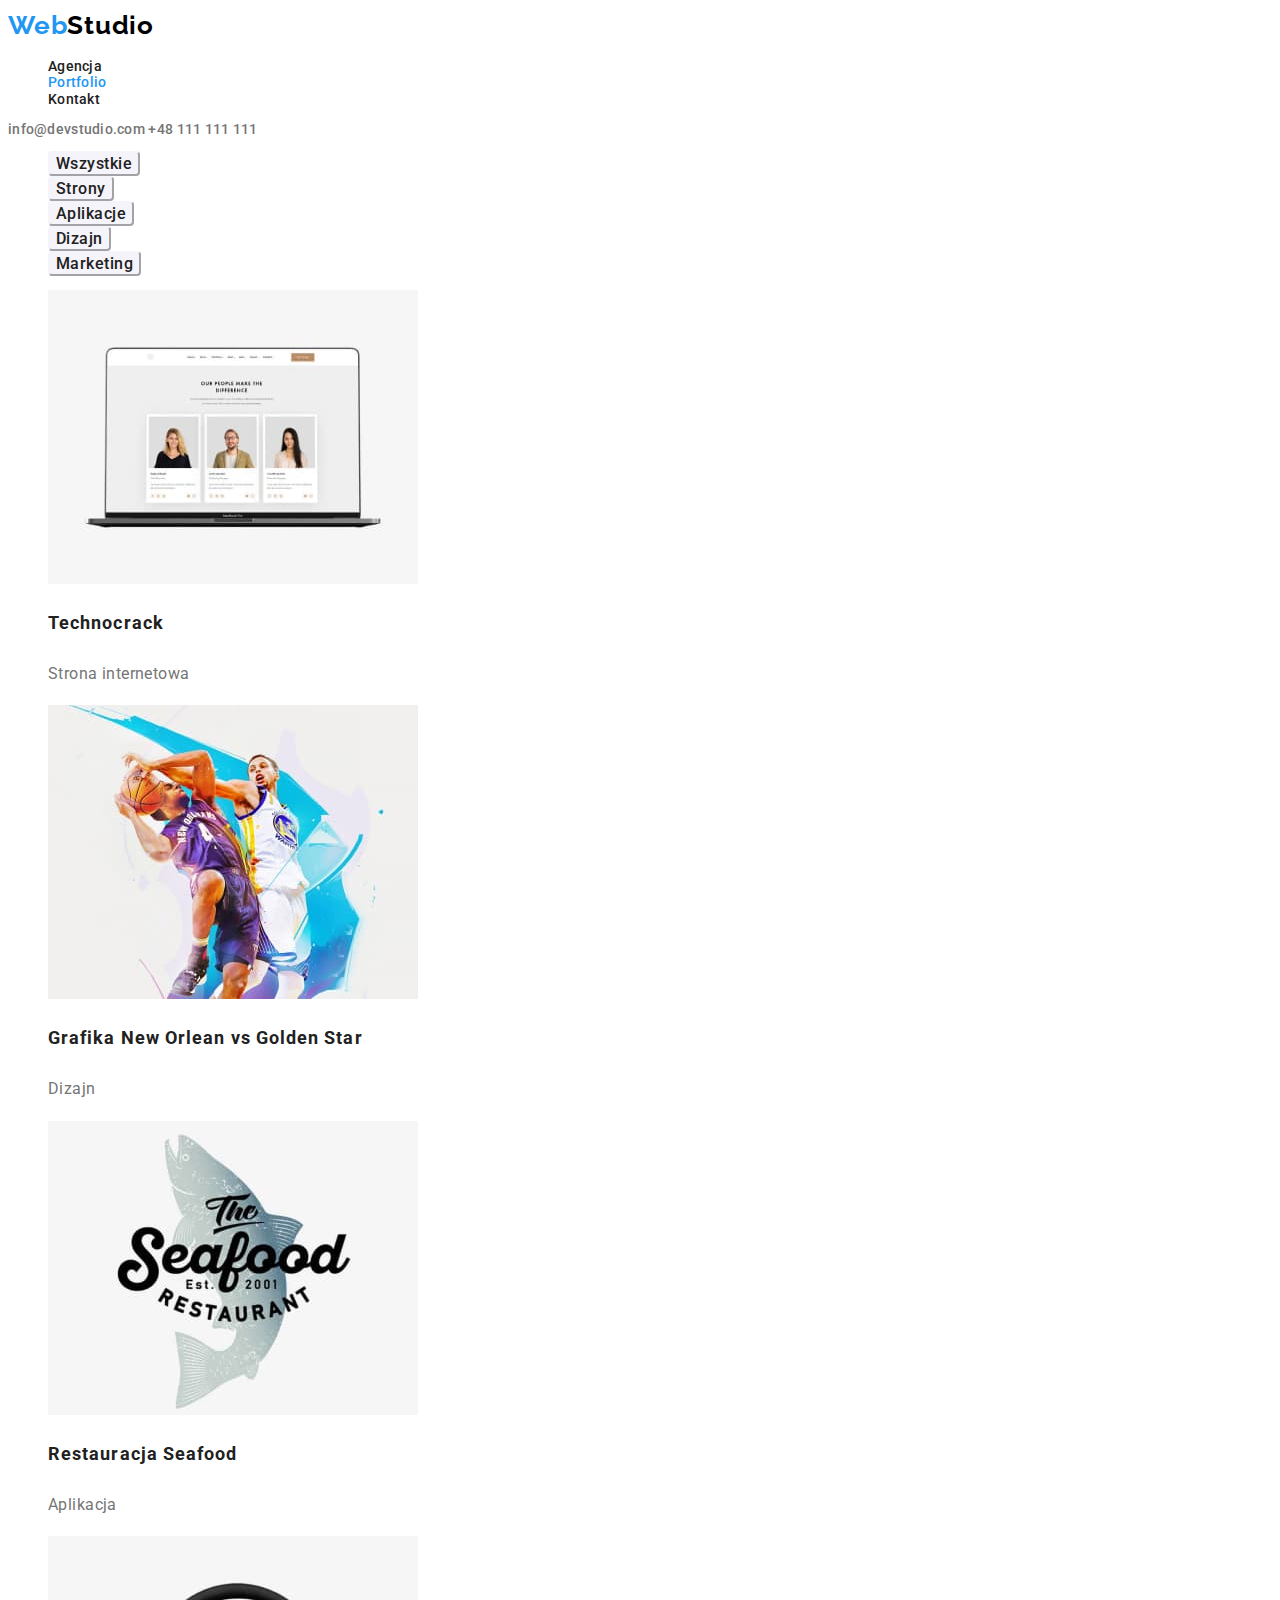
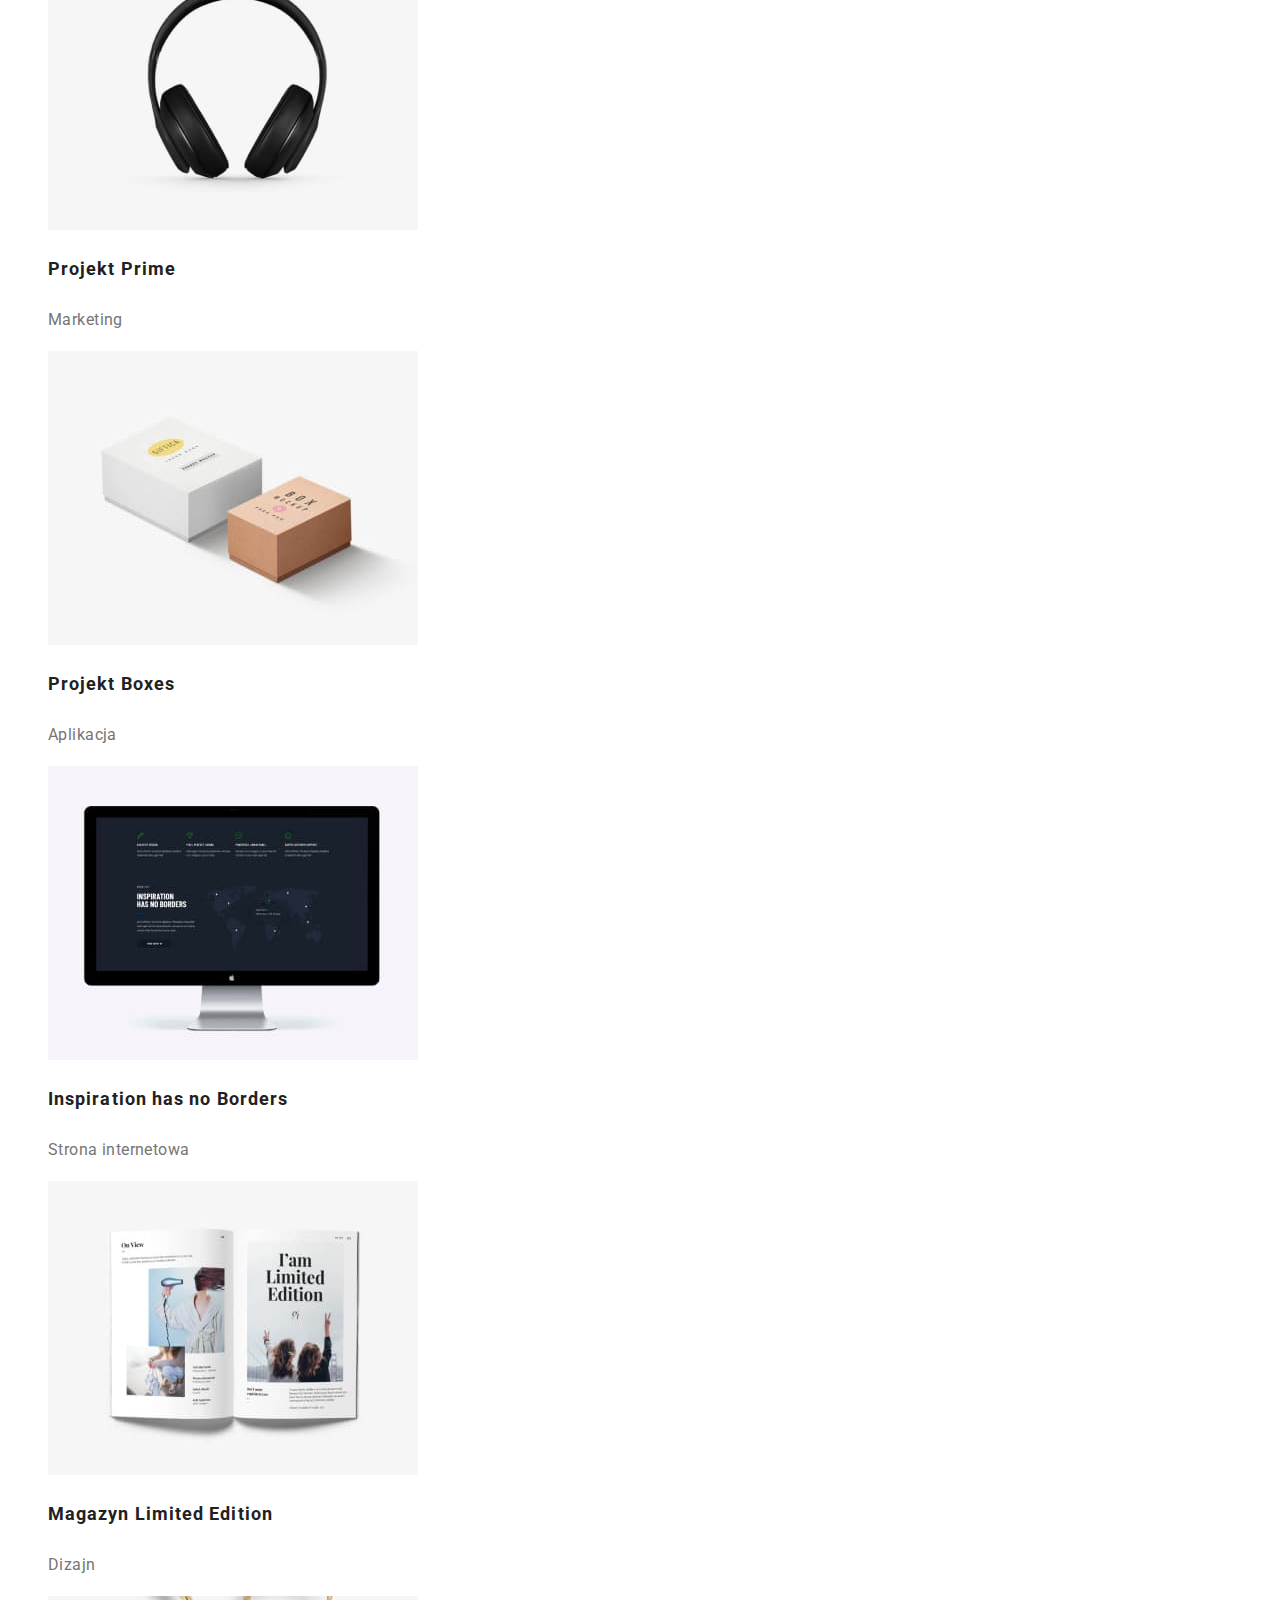
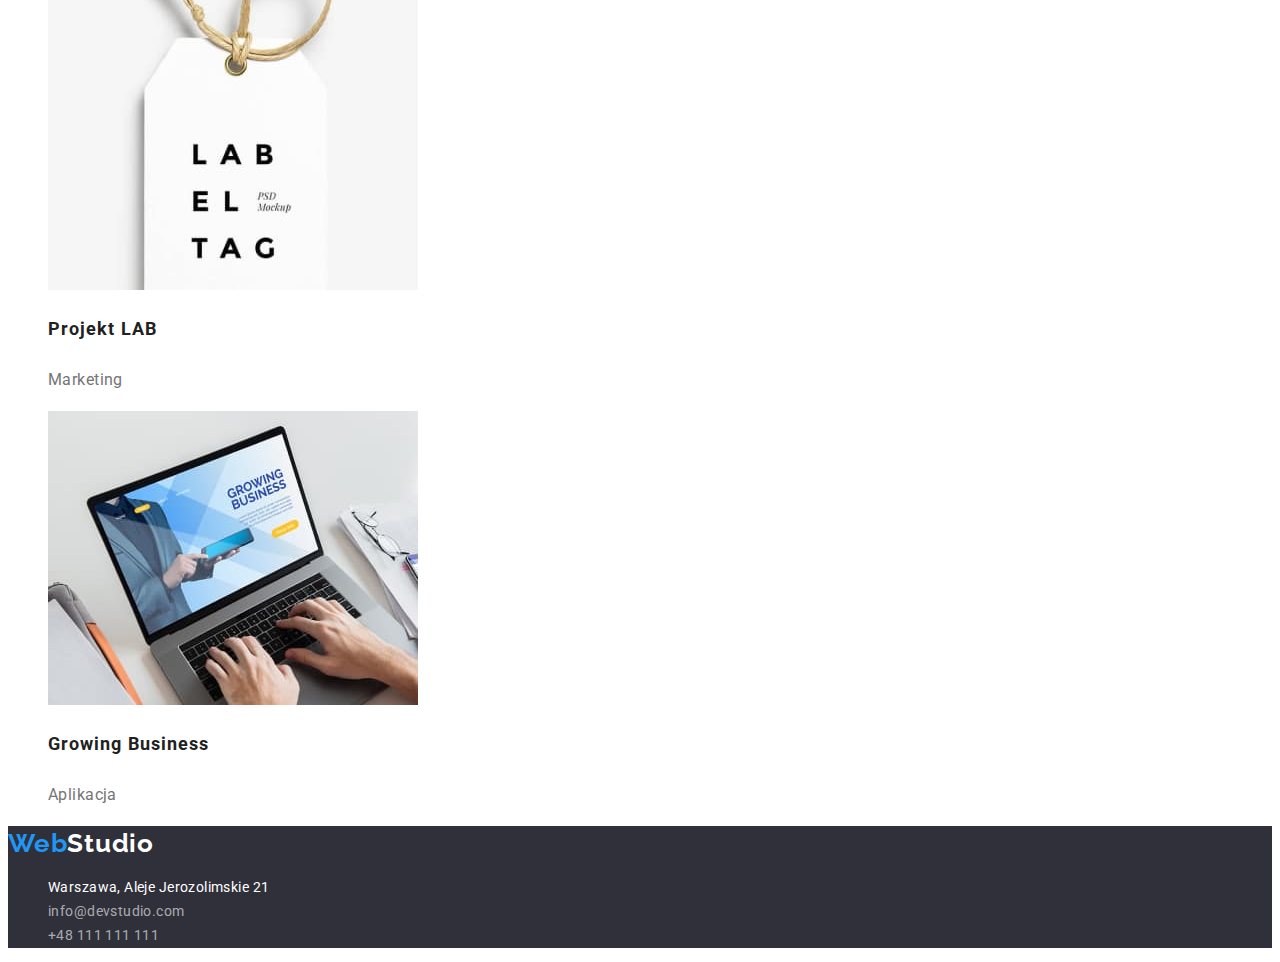
==== portfolio.html @ 7e59ea7c "homework 3" ====
<!DOCTYPE html>
<html lang="pl">
  <head>
    <meta charset="UTF-8" />
    <meta http-equiv="X-UA-Compatible" content="IE=edge" />
    <meta name="viewport" content="width=device-width, initial-scale=1.0" />
    <title>goit-markup-hw-02</title>
    <!--start google fonts declaration-->
    <link rel="preconnect" href="https://fonts.googleapis.com" />
    <link rel="preconnect" href="https://fonts.gstatic.com" crossorigin />
    <link
      href="https://fonts.googleapis.com/css2?family=Raleway:wght@700&family=Roboto:wght@400;500;700;900&display=swap"
      rel="stylesheet"
    />
    <!--finish google fonts declaration-->
    <link rel="stylesheet" href="css/style.css" />
  </head>
  <body>
    <header>
      <a class="logo" href="index.html"
        ><span class="logo-part1">Web</span
        ><span class="logo-part2">Studio</span></a
      >
      <nav>
        <ul class="list navi">
          <li>
            <a class="navi-link" href="./index.html">Agencja</a>
          </li>
          <li><a class="navi-link current-link" href="./portfolio.html">Portfolio</a></li>
          <li><a class="navi-link" href="#Kontakt">Kontakt</a></li>
        </ul>
      </nav>
      <div class="header-contacts">
        <a href="mailto:info@devstudio.com">info@devstudio.com</a>
        <a href="tel:+48111111111">+48 111 111 111</a>
      </div>
    </header>
    <main>
      <section>
        <h1 class="visually-hidden">Nasze usługi</h1>
        <ul class="list filter-button">
          <li><button type="button">Wszystkie</button></li>
          <li><button type="button">Strony</button></li>
          <li><button type="button">Aplikacje</button></li>
          <li><button type="button">Dizajn</button></li>
          <li><button type="button">Marketing</button></li>
        </ul>
        <ul class="list product">
          <li>
            <img
              src="images/technocrack.jpg"
              alt="team photos"
              width="370"
              height="294"
            />
            <div>
              <h3 class="prod-name">Technocrack</h3>
              <p class="prod-type">Strona internetowa</p>
            </div>
          </li>

          <li>
            <img
              src="images/graphics.jpg"
              alt="basketball players"
              width="370"
              height="294"
            />
            <div>
              <h3 class="prod-name">Grafika New Orlean vs Golden Star</h3>
              <p class="prod-type">Dizajn</p>
            </div>
          </li>
          <li>
            <img
              src="images/seafood.jpg"
              alt="restaurant logo"
              width="370"
              height="294"
            />
            <div>
              <h3 class="prod-name">Restauracja Seafood</h3>
              <p class="prod-type">Aplikacja</p>
            </div>
          </li>
          <li>
            <img
              src="images/headphones.jpg"
              alt="headphones"
              width="370"
              height="294"
            />
            <div>
              <h3 class="prod-name">Projekt Prime</h3>
              <p class="prod-type">Marketing</p>
            </div>
          </li>
          <li>
            <img
              src="images/boxes.jpg"
              alt="two boxes"
              width="370"
              height="294"
            />
            <div>
              <h3 class="prod-name">Projekt Boxes</h3>
              <p class="prod-type">Aplikacja</p>
            </div>
          </li>
          <li>
            <img
              src="images/monitor.jpg"
              alt="monitor"
              width="370"
              height="294"
            />
            <div>
              <h3 class="prod-name">Inspiration has no Borders</h3>
              <p class="prod-type">Strona internetowa</p>
            </div>
          </li>
          <li>
            <img
              src="images/magazine.jpg"
              alt="colour magazine"
              width="370"
              height="294"
            />
            <div>
              <h3 class="prod-name">Magazyn Limited Edition</h3>
              <p class="prod-type">Dizajn</p>
            </div>
          </li>
          <li>
            <img
              src="images/label.jpg"
              alt="label tag"
              width="370"
              height="294"
            />
            <div>
              <h3 class="prod-name">Projekt LAB</h3>
              <p class="prod-type">Marketing</p>
            </div>
          </li>
          <li>
            <img
              src="images/laptop.jpg"
              alt="laptop"
              width="370"
              height="294"
            />
            <div>
              <h3 class="prod-name">Growing Business</h3>
              <p class="prod-type">Aplikacja</p>
            </div>
          </li>
        </ul>
      </section>
    </main>
    <footer>
      <a class="logo" href="index.html"
        ><span class="logo-part1">Web</span
        ><span class="logo-part2">Studio</span></a
      >
      <address>
        <ul class="list">
          <li>
            <a
              class="footer-contact"
              href="https://goo.gl/maps/LJF1vLMHz5jr4Uy99"
              target="blank"
              rel="noopener nofollow"
            >
              Warszawa, Aleje Jerozolimskie 21</a
            >
          </li>
          <li>
            <a
              class="footer-contact footer-mail"
              href="mailto:info@devstudio.com"
              >info@devstudio.com</a
            >
          </li>
          <li>
            <a class="footer-contact footer-phone" href="tel:+48111111111"
              >+48 111 111 111</a
            >
          </li>
        </ul>
      </address>
    </footer>
  </body>
</html>
---- css/style.css ----
:root {
  --base-text-color: #212121;
  --light-text-color: #757575;
  --my-blue: #2196f3;
  --dark-back: #2f303a;
  --light-back: #f5f4fa;
  --just-white: #ffffff;
  --just-black: #000000;
}
body {
  font-family: "Roboto", sans-serif;
  color: var(--base-text-color);
  background-color: var(--just-white);
  font-size: 14px;
  letter-spacing: 0.03em;
}
.visually-hidden {
  position: absolute;
  width: 1px;
  height: 1px;
  margin: -1px;
  border: 0;
  padding: 0;
  white-space: nowrap;
  clip-path: inset(100%);
  clip: rect(0 0 0 0);
  overflow: hidden;
}
.list {
  list-style: none;
}
.logo {
  font-family: "Raleway";
  font-size: 26px;
  font-weight: 700;
  line-height: 1.38;
  letter-spacing: 0.03em;
  text-decoration: none;
}
.logo-part1 {
  color: var(--my-blue);
}
.logo-part2 {
  color: var(--just-black);
}
footer .logo-part2 {
  color: var(--just-white);
}
.navi-link {
  font-size: 14px;
  font-weight: 500;
  line-height: 1.17;
  text-decoration: none;
  color: var(--base-text-color);
  letter-spacing: 0.02em;
}
.navi-link:hover,
.navi-link:focus {
  color: var(--my-blue);
}
.current-link {
  color: var(--my-blue);
}
.header-contacts a {
  font-size: 14px;
  font-weight: 500;
  line-height: 1.17;
  text-decoration: none;
  color: var(--light-text-color);
  letter-spacing: 0.02em;
}
.header-contacts :hover,
.header-contacts :focus,
.footer-contact:hover,
.footer-contact:focus {
  color: var(--my-blue);
}
.main-header-section,
footer {
  background-color: var(--dark-back);
}
.main-header {
  font-size: 44px;
  font-weight: 900;
  line-height: 1.36;
  letter-spacing: 0.06em;
  color: var(--just-white);
}
.button-order {
  width: 200px;
  height: 50px;
  background-color: var(--my-blue);
  border-color: var(--my-blue);
  border-radius: 4px;
  box-shadow: 0px 4px 4px rgba(0, 0, 0, 0.15);
  font-size: 16px;
  font-weight: 700;
  letter-spacing: 0.06em;
  color: var(--just-white);
  cursor: pointer;
  font-family: inherit;
}
.section-header {
  font-size: 36px;
  line-height: 1.17;
  letter-spacing: 0.03em;
  /*letter-spacing: inherit;- dlaczego używając "inherit" nie otrzymujemy 
  tego samego rezultatu skoro body ma letter-spacing = 0.03em*/
}
.advantage {
  font-size: 14px;
  line-height: 1.14;
}
.adv-delail {
  font-size: 14px;
  line-height: 1.71;
  color: var(--light-text-color);
}
.team-section {
  background-color: var(--light-back);
}
.employee-name {
  font-size: 16px;
  font-weight: 500;
  line-height: 1.19;
  letter-spacing: 0.03em;
}
.employee-position {
  font-size: 16px;
  line-height: 1.19;
  letter-spacing: 0.03em;
  color: var(--light-text-color);
}
.footer-contact {
  font-size: 14px;
  font-weight: 400;
  line-height: 1.71;
  font-style: normal;
  text-decoration: none;
  color: var(--just-white);
}
.footer-mail,
.footer-phone {
  color: rgba(255, 255, 255, 0.6);
}
.filter-button button {
  font-size: 16px;
  font-weight: 500;
  color: var(--base-text-color);
  background-color: #f5f4fa;
  border-color: #f5f4fa;
  border-radius: 4px;
  cursor: pointer;
  font-family: inherit;
  letter-spacing: 0.03em;
}
.filter-button button:hover,
.filter-button button:focus {
  background-color: var(--my-blue);
  color: var(--just-white);
  border-radius: 4px;
}
.prod-name {
  font-size: 18px;
  font-weight: 700;
  line-height: 2;
  letter-spacing: 0.06em;
}
.prod-type {
  font-size: 16px;
  line-height: 1.88;
  color: var(--light-text-color);
}
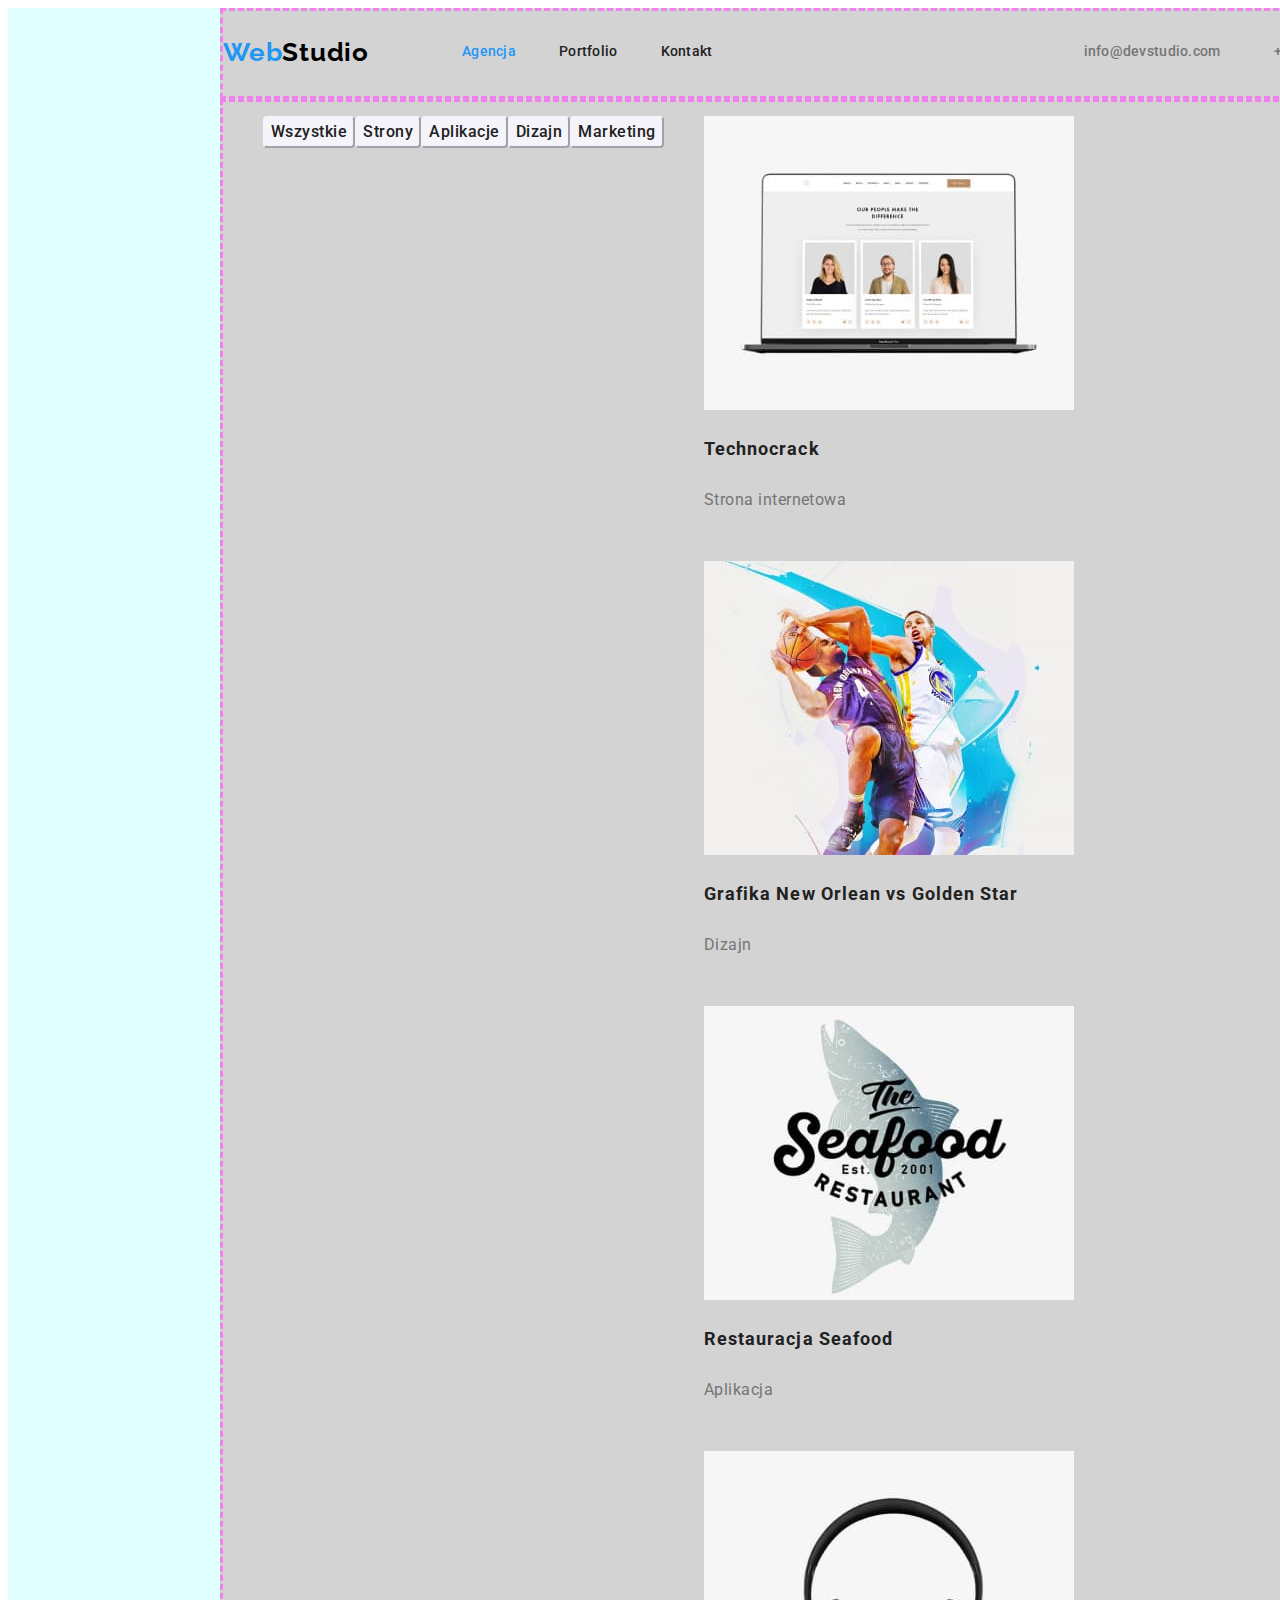
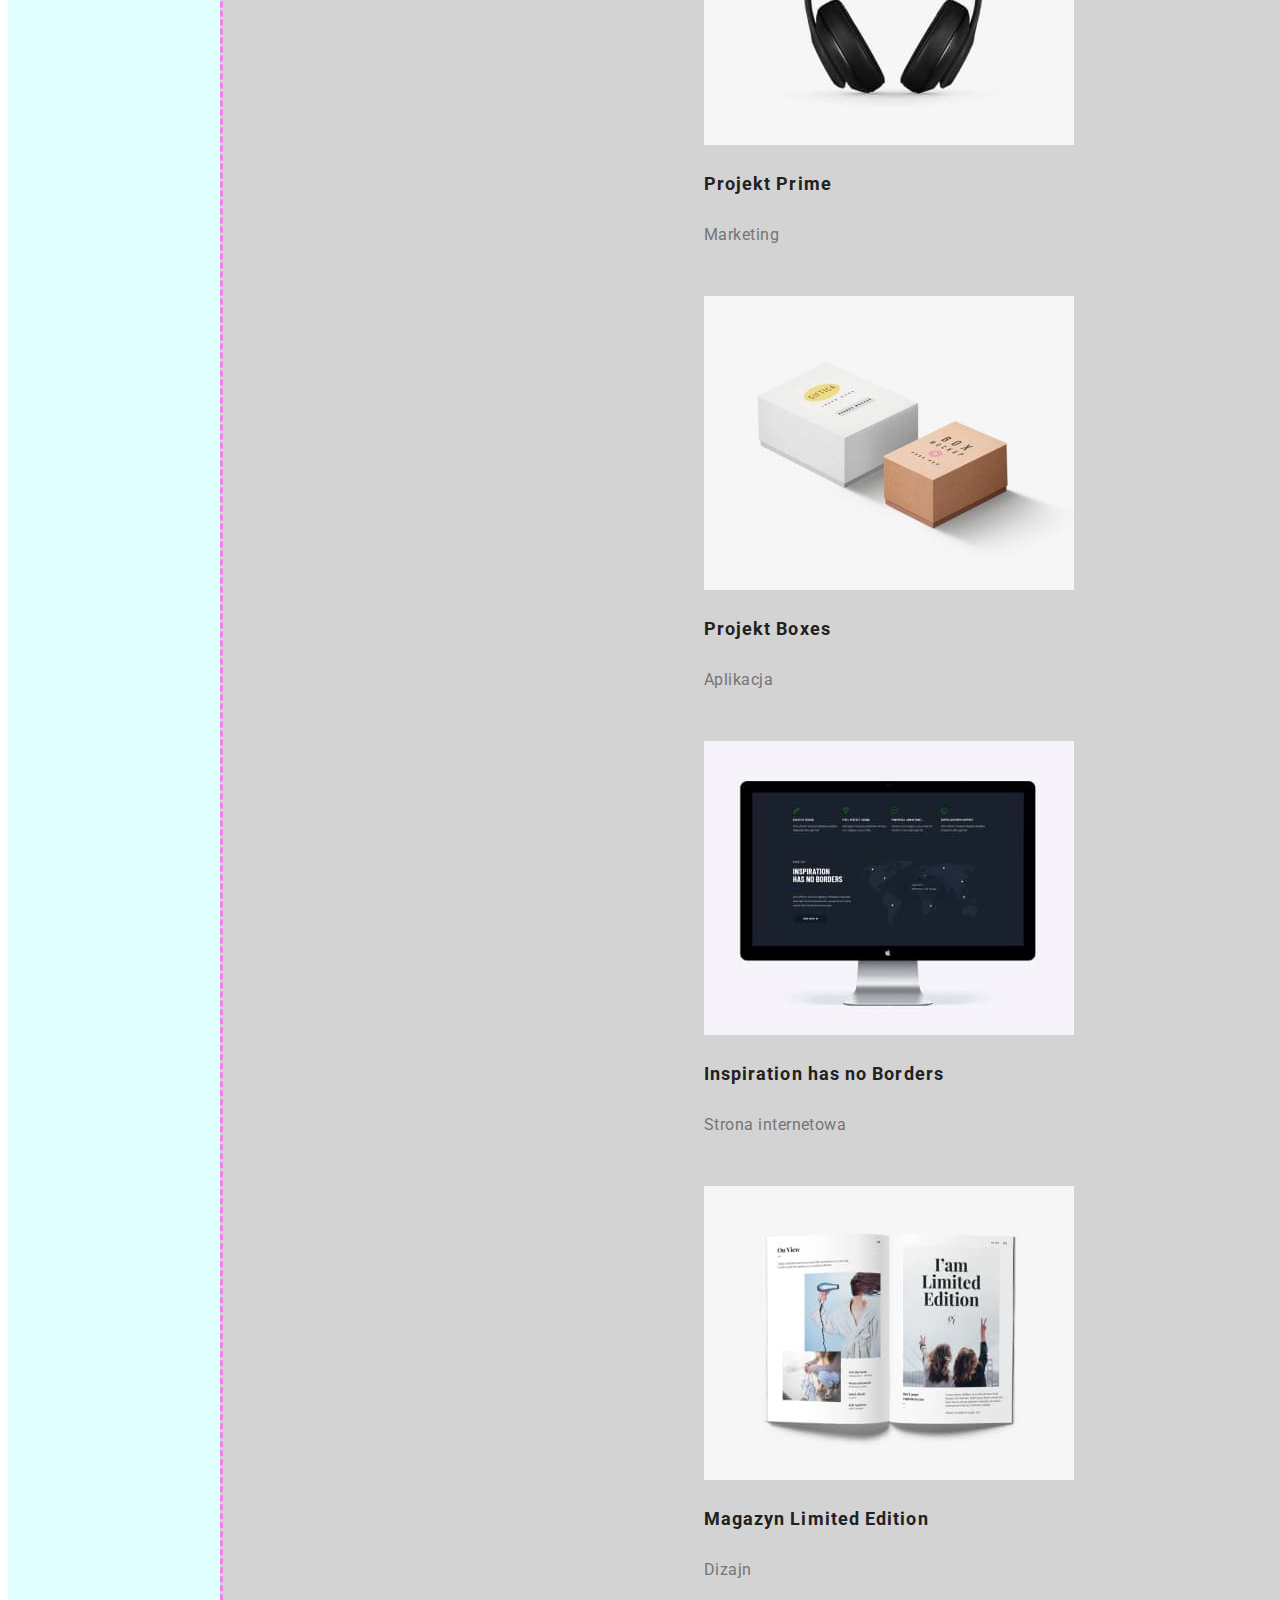
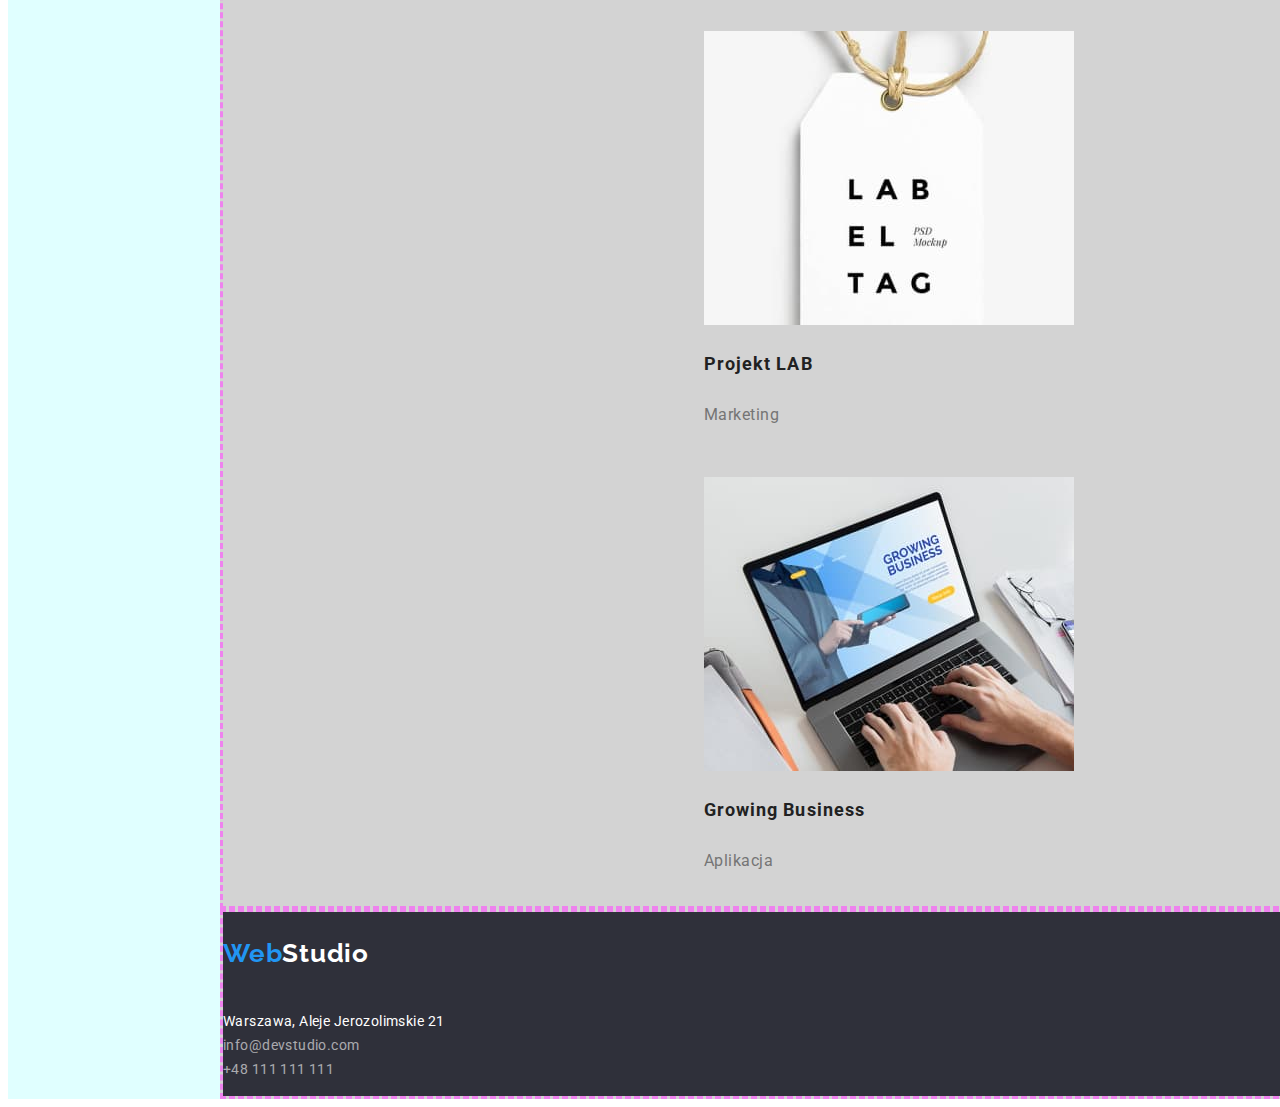
==== commit d9434205: "preeliminary_version" ====
--- a/portfolio.html
+++ b/portfolio.html
@@ -13,182 +13,203 @@
       rel="stylesheet"
     />
     <!--finish google fonts declaration-->
+    <link
+      rel="stylesheet"
+      href="https://cdnjs.cloudflare.com/ajax/libs/modern-normalize/1.1.0/modern-normalize.min.css"
+      integrity="sha512-wpPYUAdjBVSE4KJnH1VR1HeZfpl1ub8YT/NKx4PuQ5NmX2tKuGu6U/JRp5y+Y8XG2tV+wKQpNHVUX03MfMFn9Q=="
+      crossorigin="anonymous"
+      referrerpolicy="no-referrer"
+    />
     <link rel="stylesheet" href="css/style.css" />
   </head>
   <body>
     <header>
-      <a class="logo" href="index.html"
-        ><span class="logo-part1">Web</span
-        ><span class="logo-part2">Studio</span></a
-      >
-      <nav>
-        <ul class="list navi">
-          <li>
-            <a class="navi-link" href="./index.html">Agencja</a>
-          </li>
-          <li><a class="navi-link current-link" href="./portfolio.html">Portfolio</a></li>
-          <li><a class="navi-link" href="#Kontakt">Kontakt</a></li>
-        </ul>
-      </nav>
-      <div class="header-contacts">
-        <a href="mailto:info@devstudio.com">info@devstudio.com</a>
-        <a href="tel:+48111111111">+48 111 111 111</a>
-      </div>
+      <span class="container">
+        <a class="logo" href="index.html"
+          ><span class="logo-part1">Web</span
+          ><span class="logo-part2">Studio</span></a
+        >
+        <nav>
+          <ul class="list list-nav">
+            <li class="list-item-nav">
+              <a class="navi-link current-link" href="./index.html">Agencja</a>
+            </li>
+            <li class="list-item-nav">
+              <a class="navi-link" href="./portfolio.html">Portfolio</a>
+            </li>
+            <li class="list-item-nav">
+              <a class="navi-link" href="#Kontakt">Kontakt</a>
+            </li>
+          </ul>
+        </nav>
+        <div class="header-contacts">
+          <a class="h-cont-item" href="mailto:info@devstudio.com"
+            >info@devstudio.com</a
+          >
+          <a class="h-cont-item" href="tel:+48111111111">+48 111 111 111</a>
+        </div>
+      </span>
     </header>
     <main>
-      <section>
-        <h1 class="visually-hidden">Nasze usługi</h1>
-        <ul class="list filter-button">
-          <li><button type="button">Wszystkie</button></li>
-          <li><button type="button">Strony</button></li>
-          <li><button type="button">Aplikacje</button></li>
-          <li><button type="button">Dizajn</button></li>
-          <li><button type="button">Marketing</button></li>
-        </ul>
-        <ul class="list product">
-          <li>
-            <img
-              src="images/technocrack.jpg"
-              alt="team photos"
-              width="370"
-              height="294"
-            />
-            <div>
-              <h3 class="prod-name">Technocrack</h3>
-              <p class="prod-type">Strona internetowa</p>
-            </div>
-          </li>
+      <section class="section">
+        <span class="container">
+          <h1 class="visually-hidden">Nasze usługi</h1>
+          <ul class="list filter-button">
+            <li><button type="button">Wszystkie</button></li>
+            <li><button type="button">Strony</button></li>
+            <li><button type="button">Aplikacje</button></li>
+            <li><button type="button">Dizajn</button></li>
+            <li><button type="button">Marketing</button></li>
+          </ul>
+          <ul class="list product">
+            <li>
+              <img
+                src="images/technocrack.jpg"
+                alt="team photos"
+                width="370"
+                height="294"
+              />
+              <div>
+                <h3 class="prod-name">Technocrack</h3>
+                <p class="prod-type">Strona internetowa</p>
+              </div>
+            </li>
 
-          <li>
-            <img
-              src="images/graphics.jpg"
-              alt="basketball players"
-              width="370"
-              height="294"
-            />
-            <div>
-              <h3 class="prod-name">Grafika New Orlean vs Golden Star</h3>
-              <p class="prod-type">Dizajn</p>
-            </div>
-          </li>
-          <li>
-            <img
-              src="images/seafood.jpg"
-              alt="restaurant logo"
-              width="370"
-              height="294"
-            />
-            <div>
-              <h3 class="prod-name">Restauracja Seafood</h3>
-              <p class="prod-type">Aplikacja</p>
-            </div>
-          </li>
-          <li>
-            <img
-              src="images/headphones.jpg"
-              alt="headphones"
-              width="370"
-              height="294"
-            />
-            <div>
-              <h3 class="prod-name">Projekt Prime</h3>
-              <p class="prod-type">Marketing</p>
-            </div>
-          </li>
-          <li>
-            <img
-              src="images/boxes.jpg"
-              alt="two boxes"
-              width="370"
-              height="294"
-            />
-            <div>
-              <h3 class="prod-name">Projekt Boxes</h3>
-              <p class="prod-type">Aplikacja</p>
-            </div>
-          </li>
-          <li>
-            <img
-              src="images/monitor.jpg"
-              alt="monitor"
-              width="370"
-              height="294"
-            />
-            <div>
-              <h3 class="prod-name">Inspiration has no Borders</h3>
-              <p class="prod-type">Strona internetowa</p>
-            </div>
-          </li>
-          <li>
-            <img
-              src="images/magazine.jpg"
-              alt="colour magazine"
-              width="370"
-              height="294"
-            />
-            <div>
-              <h3 class="prod-name">Magazyn Limited Edition</h3>
-              <p class="prod-type">Dizajn</p>
-            </div>
-          </li>
-          <li>
-            <img
-              src="images/label.jpg"
-              alt="label tag"
-              width="370"
-              height="294"
-            />
-            <div>
-              <h3 class="prod-name">Projekt LAB</h3>
-              <p class="prod-type">Marketing</p>
-            </div>
-          </li>
-          <li>
-            <img
-              src="images/laptop.jpg"
-              alt="laptop"
-              width="370"
-              height="294"
-            />
-            <div>
-              <h3 class="prod-name">Growing Business</h3>
-              <p class="prod-type">Aplikacja</p>
-            </div>
-          </li>
-        </ul>
+            <li>
+              <img
+                src="images/graphics.jpg"
+                alt="basketball players"
+                width="370"
+                height="294"
+              />
+              <div>
+                <h3 class="prod-name">Grafika New Orlean vs Golden Star</h3>
+                <p class="prod-type">Dizajn</p>
+              </div>
+            </li>
+            <li>
+              <img
+                src="images/seafood.jpg"
+                alt="restaurant logo"
+                width="370"
+                height="294"
+              />
+              <div>
+                <h3 class="prod-name">Restauracja Seafood</h3>
+                <p class="prod-type">Aplikacja</p>
+              </div>
+            </li>
+            <li>
+              <img
+                src="images/headphones.jpg"
+                alt="headphones"
+                width="370"
+                height="294"
+              />
+              <div>
+                <h3 class="prod-name">Projekt Prime</h3>
+                <p class="prod-type">Marketing</p>
+              </div>
+            </li>
+            <li>
+              <img
+                src="images/boxes.jpg"
+                alt="two boxes"
+                width="370"
+                height="294"
+              />
+              <div>
+                <h3 class="prod-name">Projekt Boxes</h3>
+                <p class="prod-type">Aplikacja</p>
+              </div>
+            </li>
+            <li>
+              <img
+                src="images/monitor.jpg"
+                alt="monitor"
+                width="370"
+                height="294"
+              />
+              <div>
+                <h3 class="prod-name">Inspiration has no Borders</h3>
+                <p class="prod-type">Strona internetowa</p>
+              </div>
+            </li>
+            <li>
+              <img
+                src="images/magazine.jpg"
+                alt="colour magazine"
+                width="370"
+                height="294"
+              />
+              <div>
+                <h3 class="prod-name">Magazyn Limited Edition</h3>
+                <p class="prod-type">Dizajn</p>
+              </div>
+            </li>
+            <li>
+              <img
+                src="images/label.jpg"
+                alt="label tag"
+                width="370"
+                height="294"
+              />
+              <div>
+                <h3 class="prod-name">Projekt LAB</h3>
+                <p class="prod-type">Marketing</p>
+              </div>
+            </li>
+            <li>
+              <img
+                src="images/laptop.jpg"
+                alt="laptop"
+                width="370"
+                height="294"
+              />
+              <div>
+                <h3 class="prod-name">Growing Business</h3>
+                <p class="prod-type">Aplikacja</p>
+              </div>
+            </li>
+          </ul>
+        </span>
       </section>
     </main>
-    <footer>
-      <a class="logo" href="index.html"
-        ><span class="logo-part1">Web</span
-        ><span class="logo-part2">Studio</span></a
-      >
-      <address>
-        <ul class="list">
-          <li>
-            <a
-              class="footer-contact"
-              href="https://goo.gl/maps/LJF1vLMHz5jr4Uy99"
-              target="blank"
-              rel="noopener nofollow"
-            >
-              Warszawa, Aleje Jerozolimskie 21</a
-            >
-          </li>
-          <li>
-            <a
-              class="footer-contact footer-mail"
-              href="mailto:info@devstudio.com"
-              >info@devstudio.com</a
-            >
-          </li>
-          <li>
-            <a class="footer-contact footer-phone" href="tel:+48111111111"
-              >+48 111 111 111</a
-            >
-          </li>
-        </ul>
-      </address>
+        <footer>
+      <span class="container">
+        <span class="footer-box">
+          <a class="logo" href="index.html"
+            ><span class="logo-part1">Web</span
+            ><span class="logo-part2">Studio</span></a
+          >
+          <address>
+            <ul class="list list-footer">
+              <li>
+                <a
+                  class="footer-contact"
+                  href="https://goo.gl/maps/LJF1vLMHz5jr4Uy99"
+                  target="blank"
+                  rel="noopener nofollow"
+                >
+                  Warszawa, Aleje Jerozolimskie 21</a
+                >
+              </li>
+              <li>
+                <a
+                  class="footer-contact footer-mail"
+                  href="mailto:info@devstudio.com"
+                  >info@devstudio.com</a
+                >
+              </li>
+              <li>
+                <a class="footer-contact footer-phone" href="tel:+48111111111"
+                  >+48 111 111 111</a
+                >
+              </li>
+            </ul>
+          </address>
+        </span>
+      </span>
     </footer>
   </body>
 </html>
--- a/css/style.css
+++ b/css/style.css
@@ -28,6 +28,58 @@
 }
 .list {
   list-style: none;
+  display: flex;
+}
+.list-nav {
+  padding: 32px 0px 32px 0px;
+  margin: 0px 0px 0px 93px;
+}
+.list-item-nav:not(:first-child) {
+  padding-left: 43px;
+}
+.profile {
+  display: flex;
+  flex-direction: column;
+  align-items: center;
+}
+.list-profile {
+  display: flex;
+  gap: 30px;
+  justify-content: center;
+  padding: 0px;
+}
+.team {
+  display: flex;
+  flex-direction: column;
+  align-items: center;
+}
+.list-team {
+  display: flex;
+  gap: 30px;
+  justify-content: center;
+  padding: 0px;
+}
+.filter-button {
+  display: flex;
+}
+.product {
+  display: flex;
+  flex-wrap: wrap;
+  gap: 30px;
+}
+
+.footer-box {
+  display: flex;
+  flex-direction: column;
+  width: 1600px;
+  margin: auto;
+  background-color: var(--dark-back);
+}
+.list-footer {
+  display: flex;
+  flex-direction: column;
+  align-items: flex-start;
+  padding: 0px;
 }
 .logo {
   font-family: "Raleway";
@@ -36,12 +88,14 @@
   line-height: 1.38;
   letter-spacing: 0.03em;
   text-decoration: none;
+  padding: 24px 0px 25px 0px;
 }
 .logo-part1 {
   color: var(--my-blue);
 }
 .logo-part2 {
   color: var(--just-black);
+  margin-right: 0px;
 }
 footer .logo-part2 {
   color: var(--just-white);
@@ -60,6 +114,13 @@
 }
 .current-link {
   color: var(--my-blue);
+}
+.header-contacts {
+  margin-left: 371px;
+  padding: 32px 0px 32px 0px;
+}
+.h-cont-item:nth-child(2) {
+  margin-left: 50px;
 }
 .header-contacts a {
   font-size: 14px;
@@ -75,16 +136,23 @@
 .footer-contact:focus {
   color: var(--my-blue);
 }
-.main-header-section,
-footer {
+.main-header-section {
   background-color: var(--dark-back);
-}
+  display: flex;
+  flex-direction: column;
+  align-items: center;
+  justify-content: center;
+  width: 1600px;
+  height: 600px;
+}
+
 .main-header {
   font-size: 44px;
   font-weight: 900;
   line-height: 1.36;
   letter-spacing: 0.06em;
   color: var(--just-white);
+  text-align: center;
 }
 .button-order {
   width: 200px;
@@ -99,13 +167,12 @@
   color: var(--just-white);
   cursor: pointer;
   font-family: inherit;
+  line-height: 1.88;
 }
 .section-header {
   font-size: 36px;
   line-height: 1.17;
   letter-spacing: 0.03em;
-  /*letter-spacing: inherit;- dlaczego używając "inherit" nie otrzymujemy 
-  tego samego rezultatu skoro body ma letter-spacing = 0.03em*/
 }
 .advantage {
   font-size: 14px;
@@ -153,6 +220,7 @@
   cursor: pointer;
   font-family: inherit;
   letter-spacing: 0.03em;
+  line-height: 1.63;
 }
 .filter-button button:hover,
 .filter-button button:focus {
@@ -168,6 +236,36 @@
 }
 .prod-type {
   font-size: 16px;
+  letter-spacing: 0.03em;
   line-height: 1.88;
   color: var(--light-text-color);
 }
+/*.container used only for setting the width and 
+automatic margins of content*/
+
+.container {
+  display: flex;
+  width: 1170px;
+  margin-left: auto;
+  margin-right: auto;
+  background-color: lightgray;
+  border-color: violet;
+  border-style: dashed;
+  border-width: 3px;
+}
+/*.section - to make the stack layout of sections*/
+.section {
+  width: 1600px;
+  margin: auto;
+  background-color: lightcyan;
+}
+header {
+  width: 1600px;
+  margin: auto;
+  background-color: lightcyan;
+}
+footer {
+  width: 1600px;
+  margin: auto;
+  background-color: lightcyan;
+}
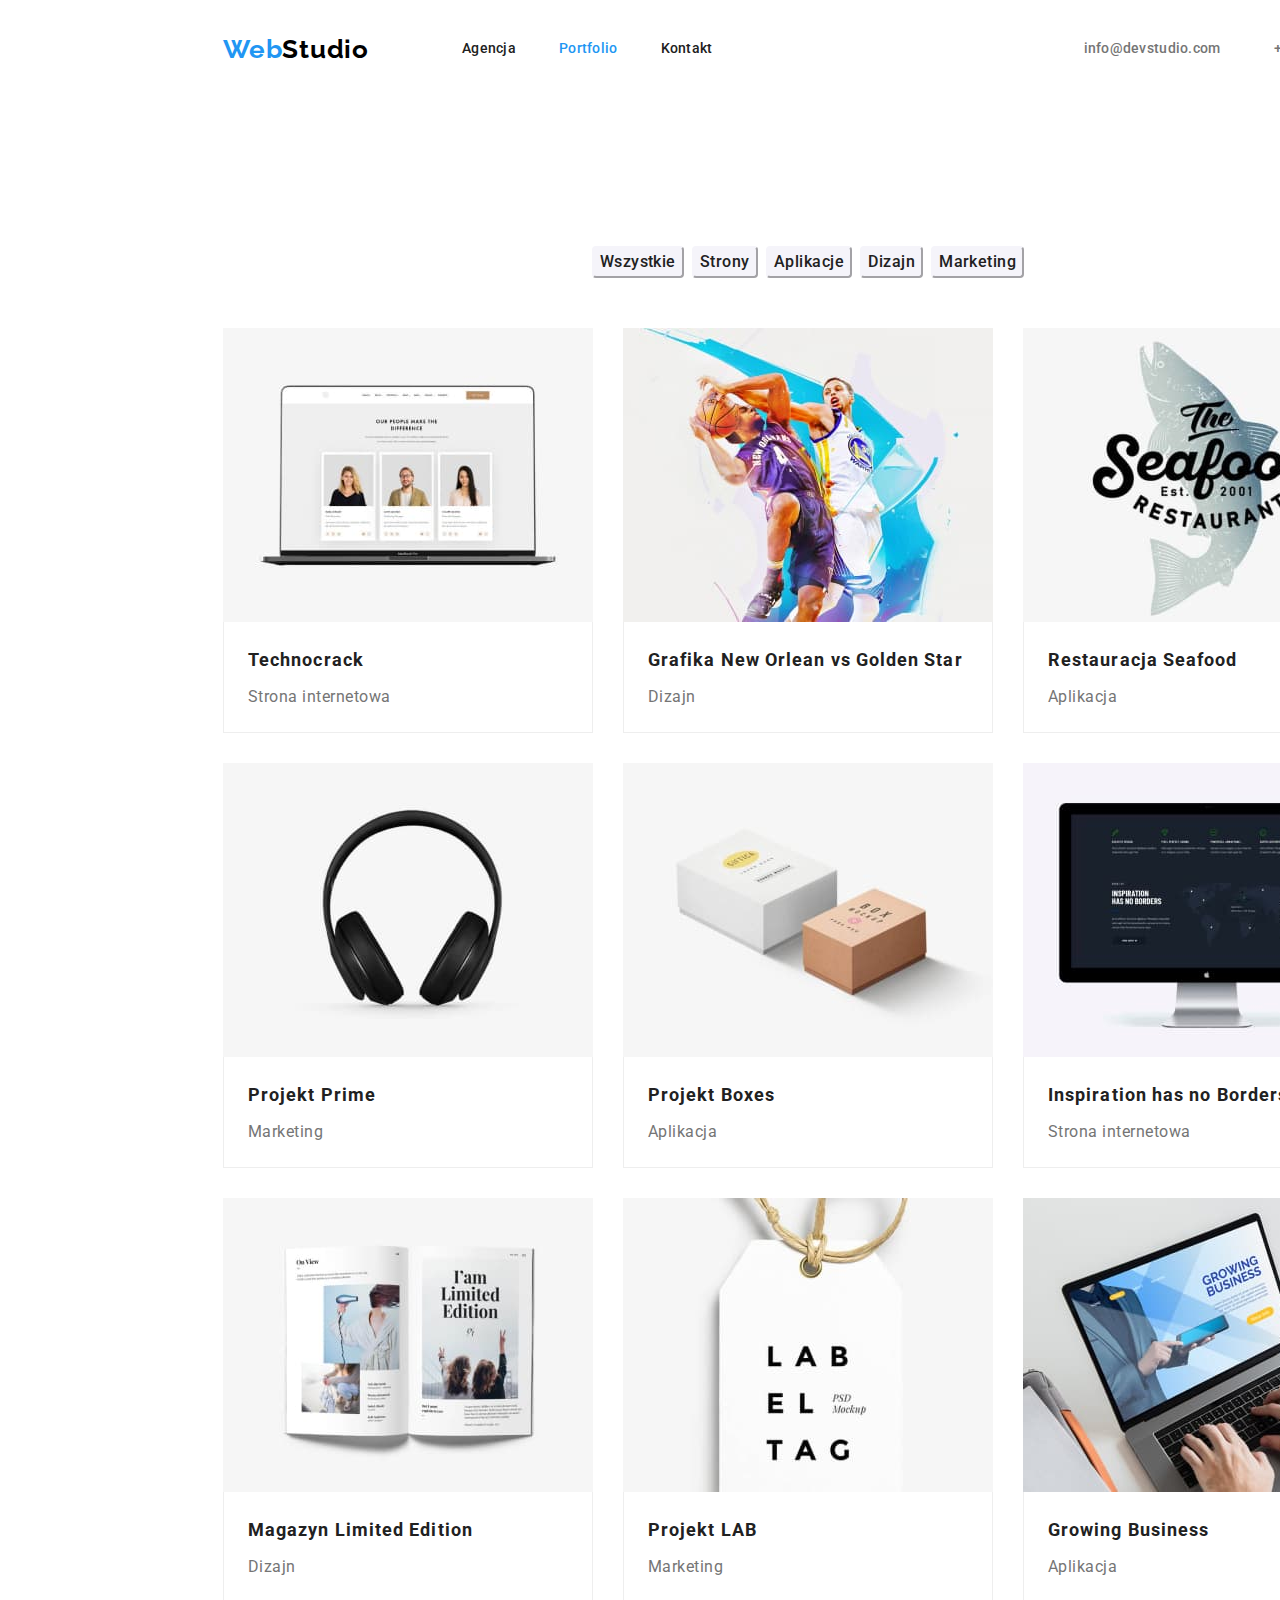
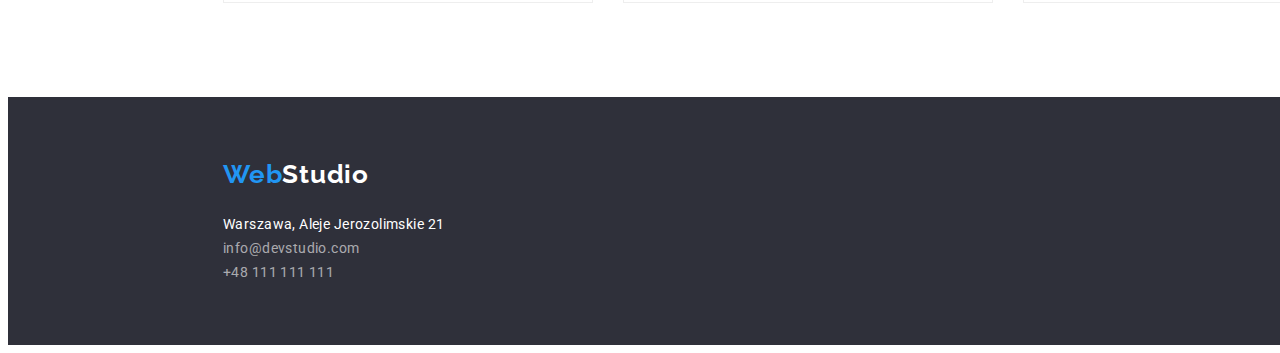
==== commit a2b0a432: "hw3 corrections" ====
--- a/portfolio.html
+++ b/portfolio.html
@@ -4,7 +4,7 @@
     <meta charset="UTF-8" />
     <meta http-equiv="X-UA-Compatible" content="IE=edge" />
     <meta name="viewport" content="width=device-width, initial-scale=1.0" />
-    <title>goit-markup-hw-02</title>
+    <title>goit-markup-hw-03</title>
     <!--start google fonts declaration-->
     <link rel="preconnect" href="https://fonts.googleapis.com" />
     <link rel="preconnect" href="https://fonts.gstatic.com" crossorigin />
@@ -32,10 +32,12 @@
         <nav>
           <ul class="list list-nav">
             <li class="list-item-nav">
-              <a class="navi-link current-link" href="./index.html">Agencja</a>
+              <a class="navi-link" href="./index.html">Agencja</a>
             </li>
             <li class="list-item-nav">
-              <a class="navi-link" href="./portfolio.html">Portfolio</a>
+              <a class="navi-link current-link" href="./portfolio.html"
+                >Portfolio</a
+              >
             </li>
             <li class="list-item-nav">
               <a class="navi-link" href="#Kontakt">Kontakt</a>
@@ -52,7 +54,7 @@
     </header>
     <main>
       <section class="section">
-        <span class="container">
+        <span class="container product-tab">
           <h1 class="visually-hidden">Nasze usługi</h1>
           <ul class="list filter-button">
             <li><button type="button">Wszystkie</button></li>
@@ -175,7 +177,7 @@
         </span>
       </section>
     </main>
-        <footer>
+    <footer>
       <span class="container">
         <span class="footer-box">
           <a class="logo" href="index.html"
--- a/css/style.css
+++ b/css/style.css
@@ -29,10 +29,14 @@
 .list {
   list-style: none;
   display: flex;
-}
+  padding: 0px;
+  margin: 0px;
+}
+
 .list-nav {
   padding: 32px 0px 32px 0px;
   margin: 0px 0px 0px 93px;
+  height: 80px;
 }
 .list-item-nav:not(:first-child) {
   padding-left: 43px;
@@ -52,6 +56,8 @@
   display: flex;
   flex-direction: column;
   align-items: center;
+  padding-top: 94px;
+  background-color: #f5f4fa;
 }
 .list-team {
   display: flex;
@@ -59,13 +65,54 @@
   justify-content: center;
   padding: 0px;
 }
+.list-team li {
+  background-color: #ffffff;
+  box-shadow: 0px 1px 3px rgba(0, 0, 0, 0.12), 0px 1px 1px rgba(0, 0, 0, 0.14),
+    0px 2px 1px rgba(0, 0, 0, 0.2);
+  border-radius: 0px 0px 4px 4px;
+}
+.list-team img {
+  display: block;
+}
+.list-team div {
+  margin-top: 30px;
+  margin-bottom: 30px;
+  text-align: center;
+}
+
 .filter-button {
   display: flex;
+  justify-content: center;
+  padding-top: 94px;
+  padding-bottom: 50px;
+  padding-left: 0px;
+  padding-right: 0px;
+  margin: 0px;
+  gap: 8px;
+}
+.product-tab {
+  display: flex;
+  flex-direction: column;
 }
 .product {
   display: flex;
   flex-wrap: wrap;
   gap: 30px;
+  padding: 0px;
+  margin: 0px;
+}
+.product li {
+  background-color: #ffffff;
+}
+.product img {
+  display: block;
+}
+.product div {
+  padding-top: 20px;
+  padding-bottom: 20px;
+  border-left: solid 1px #eeeeee;
+  border-right: solid 1px #eeeeee;
+  border-bottom: solid 1px #eeeeee;
 }
 
 .footer-box {
@@ -74,12 +121,13 @@
   width: 1600px;
   margin: auto;
   background-color: var(--dark-back);
+  padding-top: 60px;
 }
 .list-footer {
   display: flex;
   flex-direction: column;
   align-items: flex-start;
-  padding: 0px;
+  padding-bottom: 60px;
 }
 .logo {
   font-family: "Raleway";
@@ -88,6 +136,7 @@
   line-height: 1.38;
   letter-spacing: 0.03em;
   text-decoration: none;
+  /* height: 80px; */
   padding: 24px 0px 25px 0px;
 }
 .logo-part1 {
@@ -96,6 +145,10 @@
 .logo-part2 {
   color: var(--just-black);
   margin-right: 0px;
+}
+footer .logo {
+  padding: 0px 0px 0px 0px;
+  margin-bottom: 20px;
 }
 footer .logo-part2 {
   color: var(--just-white);
@@ -118,6 +171,7 @@
 .header-contacts {
   margin-left: 371px;
   padding: 32px 0px 32px 0px;
+  height: 80px;
 }
 .h-cont-item:nth-child(2) {
   margin-left: 50px;
@@ -136,16 +190,16 @@
 .footer-contact:focus {
   color: var(--my-blue);
 }
-.main-header-section {
+.main-header-box {
   background-color: var(--dark-back);
   display: flex;
   flex-direction: column;
   align-items: center;
-  justify-content: center;
   width: 1600px;
   height: 600px;
-}
-
+  padding-top: 200px;
+  padding-bottom: 200px;
+}
 .main-header {
   font-size: 44px;
   font-weight: 900;
@@ -153,7 +207,12 @@
   letter-spacing: 0.06em;
   color: var(--just-white);
   text-align: center;
-}
+  margin: 0px;
+}
+.main-header p {
+  margin: 0px;
+}
+
 .button-order {
   width: 200px;
   height: 50px;
@@ -168,20 +227,31 @@
   cursor: pointer;
   font-family: inherit;
   line-height: 1.88;
+  margin-top: 30px;
 }
 .section-header {
   font-size: 36px;
   line-height: 1.17;
   letter-spacing: 0.03em;
+  margin: 0px 0px 50px 0px;
+}
+
+.list-advantage {
+  display: flex;
+  gap: 30px;
 }
 .advantage {
   font-size: 14px;
   line-height: 1.14;
+  margin-top: 0px;
+  margin-bottom: 10px;
 }
 .adv-delail {
   font-size: 14px;
   line-height: 1.71;
   color: var(--light-text-color);
+  margin-top: 0px;
+  margin-bottom: 0px;
 }
 .team-section {
   background-color: var(--light-back);
@@ -191,12 +261,15 @@
   font-weight: 500;
   line-height: 1.19;
   letter-spacing: 0.03em;
+  margin: 0px 0px 0px 0px;
 }
 .employee-position {
   font-size: 16px;
   line-height: 1.19;
   letter-spacing: 0.03em;
   color: var(--light-text-color);
+  margin-bottom: 0px;
+  margin-top: 10px;
 }
 .footer-contact {
   font-size: 14px;
@@ -209,6 +282,9 @@
 .footer-mail,
 .footer-phone {
   color: rgba(255, 255, 255, 0.6);
+}
+.filter-button {
+  display: flex;
 }
 .filter-button button {
   font-size: 16px;
@@ -233,12 +309,18 @@
   font-weight: 700;
   line-height: 2;
   letter-spacing: 0.06em;
+  margin-top: 0px;
+  margin-bottom: 4px;
+  padding: 0px 24px 0px 24px;
 }
 .prod-type {
   font-size: 16px;
   letter-spacing: 0.03em;
   line-height: 1.88;
   color: var(--light-text-color);
+  margin-top: 0px;
+  margin-bottom: 0px;
+  padding: 0px 24px 0px 24px;
 }
 /*.container used only for setting the width and 
 automatic margins of content*/
@@ -246,26 +328,29 @@
 .container {
   display: flex;
   width: 1170px;
+  height: auto;
   margin-left: auto;
   margin-right: auto;
-  background-color: lightgray;
+  /* background-color: lightgray; */
   border-color: violet;
-  border-style: dashed;
-  border-width: 3px;
 }
 /*.section - to make the stack layout of sections*/
 .section {
   width: 1600px;
   margin: auto;
-  background-color: lightcyan;
-}
+  padding-bottom: 94px;
+}
+
 header {
   width: 1600px;
-  margin: auto;
-  background-color: lightcyan;
+  margin-left: auto;
+  margin-right: auto;
+  /* background-color: darkcyan; */
 }
 footer {
   width: 1600px;
-  margin: auto;
-  background-color: lightcyan;
-}
+  /* height: 252px; */
+  margin-left: auto;
+  margin-right: auto;
+  background-color: var(--dark-back);
+}
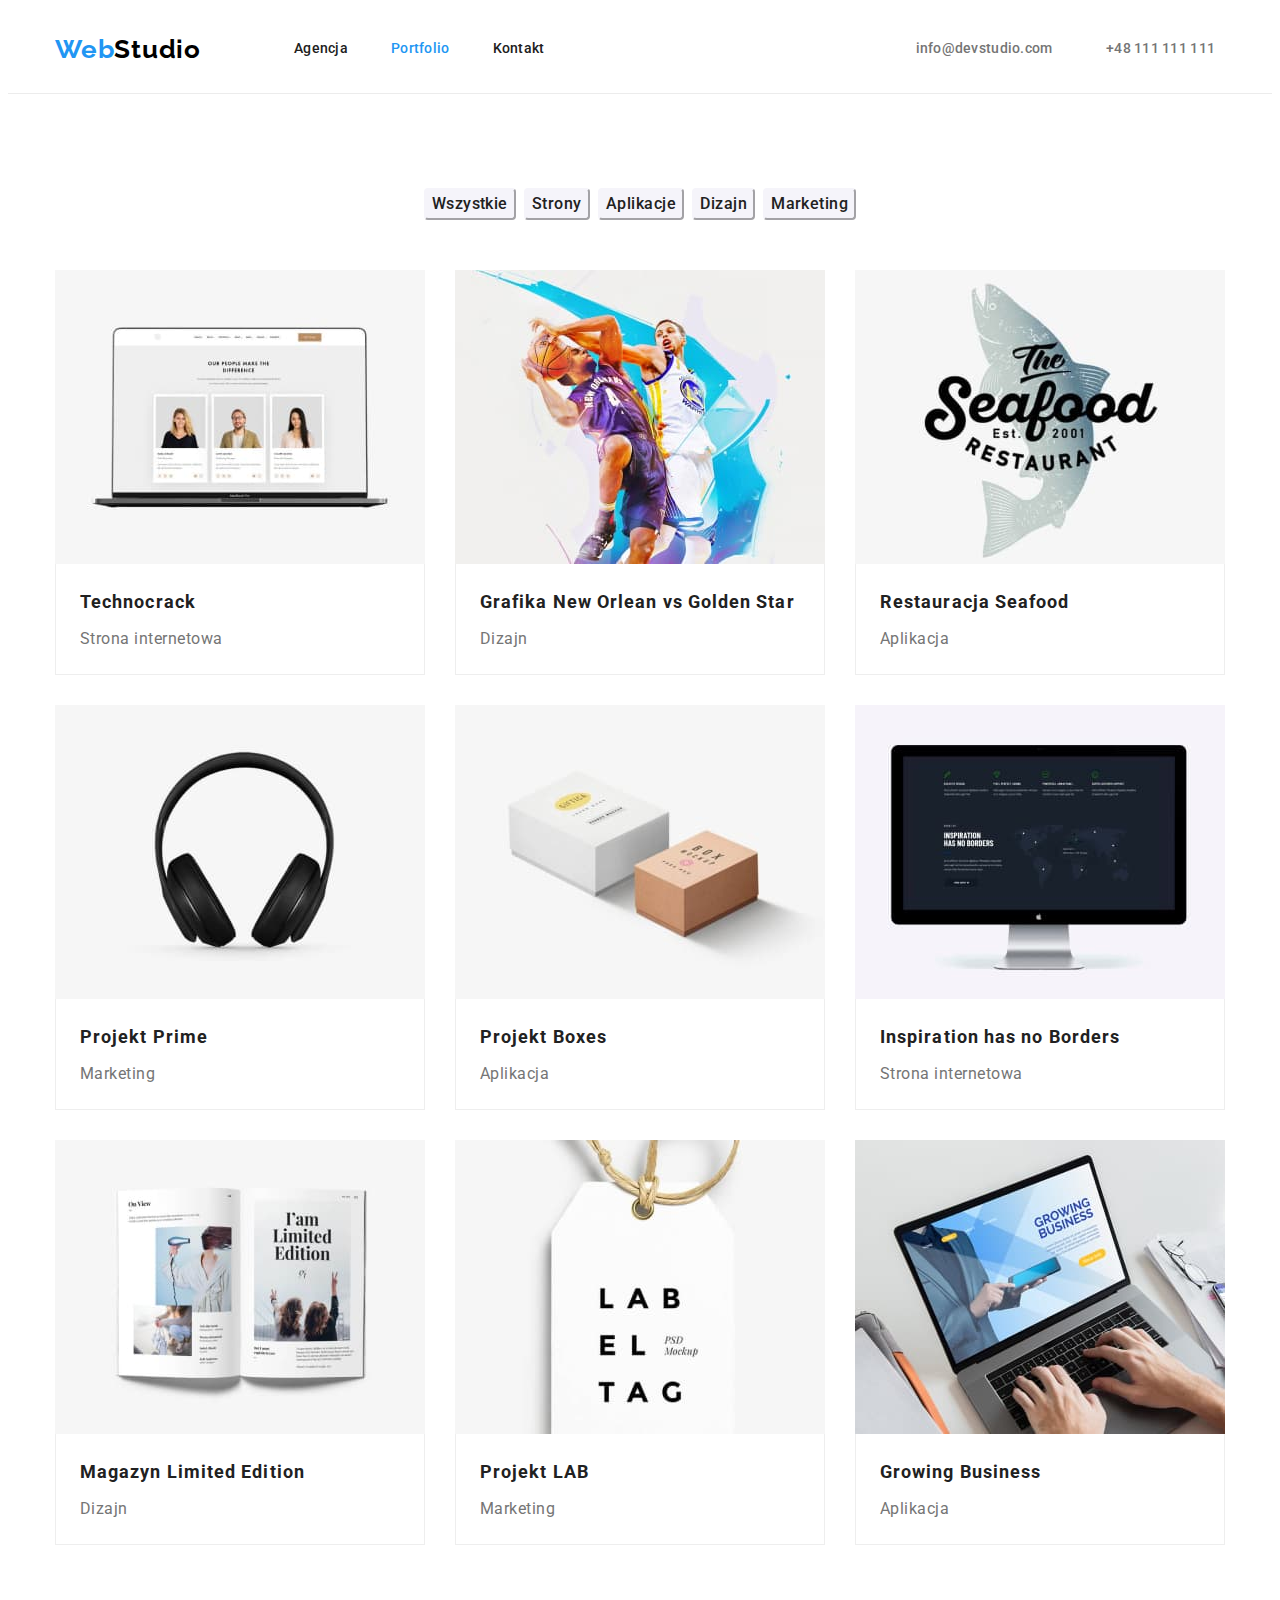
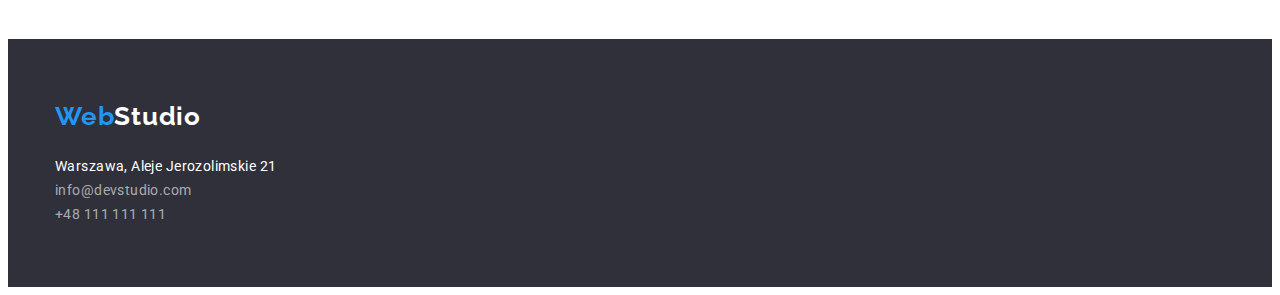
==== commit 188a57aa: "hw-03" ====
--- a/portfolio.html
+++ b/portfolio.html
@@ -23,8 +23,8 @@
     <link rel="stylesheet" href="css/style.css" />
   </head>
   <body>
-    <header>
-      <span class="container">
+    <header class="header-border">
+      <div class="container">
         <a class="logo" href="index.html"
           ><span class="logo-part1">Web</span
           ><span class="logo-part2">Studio</span></a
@@ -50,11 +50,11 @@
           >
           <a class="h-cont-item" href="tel:+48111111111">+48 111 111 111</a>
         </div>
-      </span>
+      </div>
     </header>
     <main>
       <section class="section">
-        <span class="container product-tab">
+        <div class="container product-tab">
           <h1 class="visually-hidden">Nasze usługi</h1>
           <ul class="list filter-button">
             <li><button type="button">Wszystkie</button></li>
@@ -174,11 +174,11 @@
               </div>
             </li>
           </ul>
-        </span>
+        </div>
       </section>
     </main>
     <footer>
-      <span class="container">
+      <div class="container">
         <span class="footer-box">
           <a class="logo" href="index.html"
             ><span class="logo-part1">Web</span
@@ -211,7 +211,7 @@
             </ul>
           </address>
         </span>
-      </span>
+      </div>
     </footer>
   </body>
 </html>
--- a/css/style.css
+++ b/css/style.css
@@ -26,17 +26,44 @@
   clip: rect(0 0 0 0);
   overflow: hidden;
 }
+.container {
+  display: flex;
+  width: 1170px;
+  flex-grow: 0;
+  height: auto;
+  margin-left: auto;
+  margin-right: auto;
+}
+.section {
+  margin: 0 auto;
+  padding-bottom: 94px;
+}
+.main-head-background {
+  display: flex;
+  background-color: var(--dark-back);
+}
+header {
+  display: flex;
+  margin-left: auto;
+  margin-right: auto;
+}
+.header-border {
+  border-bottom: solid 1px #ececec;
+}
+footer {
+  margin-left: auto;
+  margin-right: auto;
+  background-color: var(--dark-back);
+}
 .list {
   list-style: none;
   display: flex;
   padding: 0px;
   margin: 0px;
 }
-
 .list-nav {
   padding: 32px 0px 32px 0px;
   margin: 0px 0px 0px 93px;
-  height: 80px;
 }
 .list-item-nav:not(:first-child) {
   padding-left: 43px;
@@ -79,7 +106,6 @@
   margin-bottom: 30px;
   text-align: center;
 }
-
 .filter-button {
   display: flex;
   justify-content: center;
@@ -114,11 +140,10 @@
   border-right: solid 1px #eeeeee;
   border-bottom: solid 1px #eeeeee;
 }
-
 .footer-box {
   display: flex;
   flex-direction: column;
-  width: 1600px;
+  width: 1170px;
   margin: auto;
   background-color: var(--dark-back);
   padding-top: 60px;
@@ -136,7 +161,6 @@
   line-height: 1.38;
   letter-spacing: 0.03em;
   text-decoration: none;
-  /* height: 80px; */
   padding: 24px 0px 25px 0px;
 }
 .logo-part1 {
@@ -171,7 +195,6 @@
 .header-contacts {
   margin-left: 371px;
   padding: 32px 0px 32px 0px;
-  height: 80px;
 }
 .h-cont-item:nth-child(2) {
   margin-left: 50px;
@@ -190,15 +213,18 @@
 .footer-contact:focus {
   color: var(--my-blue);
 }
+
 .main-header-box {
-  background-color: var(--dark-back);
   display: flex;
   flex-direction: column;
   align-items: center;
-  width: 1600px;
-  height: 600px;
+  justify-content: center;
   padding-top: 200px;
   padding-bottom: 200px;
+  width: 1170px;
+}
+.main-head-background {
+  background-color: var(--dark-back);
 }
 .main-header {
   font-size: 44px;
@@ -238,7 +264,11 @@
 
 .list-advantage {
   display: flex;
+  width: 1170px;
   gap: 30px;
+  justify-content: center;
+  margin-left: auto;
+  margin-right: auto;
 }
 .advantage {
   font-size: 14px;
@@ -253,7 +283,7 @@
   margin-top: 0px;
   margin-bottom: 0px;
 }
-.team-section {
+.team-section-background {
   background-color: var(--light-back);
 }
 .employee-name {
@@ -322,35 +352,3 @@
   margin-bottom: 0px;
   padding: 0px 24px 0px 24px;
 }
-/*.container used only for setting the width and 
-automatic margins of content*/
-
-.container {
-  display: flex;
-  width: 1170px;
-  height: auto;
-  margin-left: auto;
-  margin-right: auto;
-  /* background-color: lightgray; */
-  border-color: violet;
-}
-/*.section - to make the stack layout of sections*/
-.section {
-  width: 1600px;
-  margin: auto;
-  padding-bottom: 94px;
-}
-
-header {
-  width: 1600px;
-  margin-left: auto;
-  margin-right: auto;
-  /* background-color: darkcyan; */
-}
-footer {
-  width: 1600px;
-  /* height: 252px; */
-  margin-left: auto;
-  margin-right: auto;
-  background-color: var(--dark-back);
-}
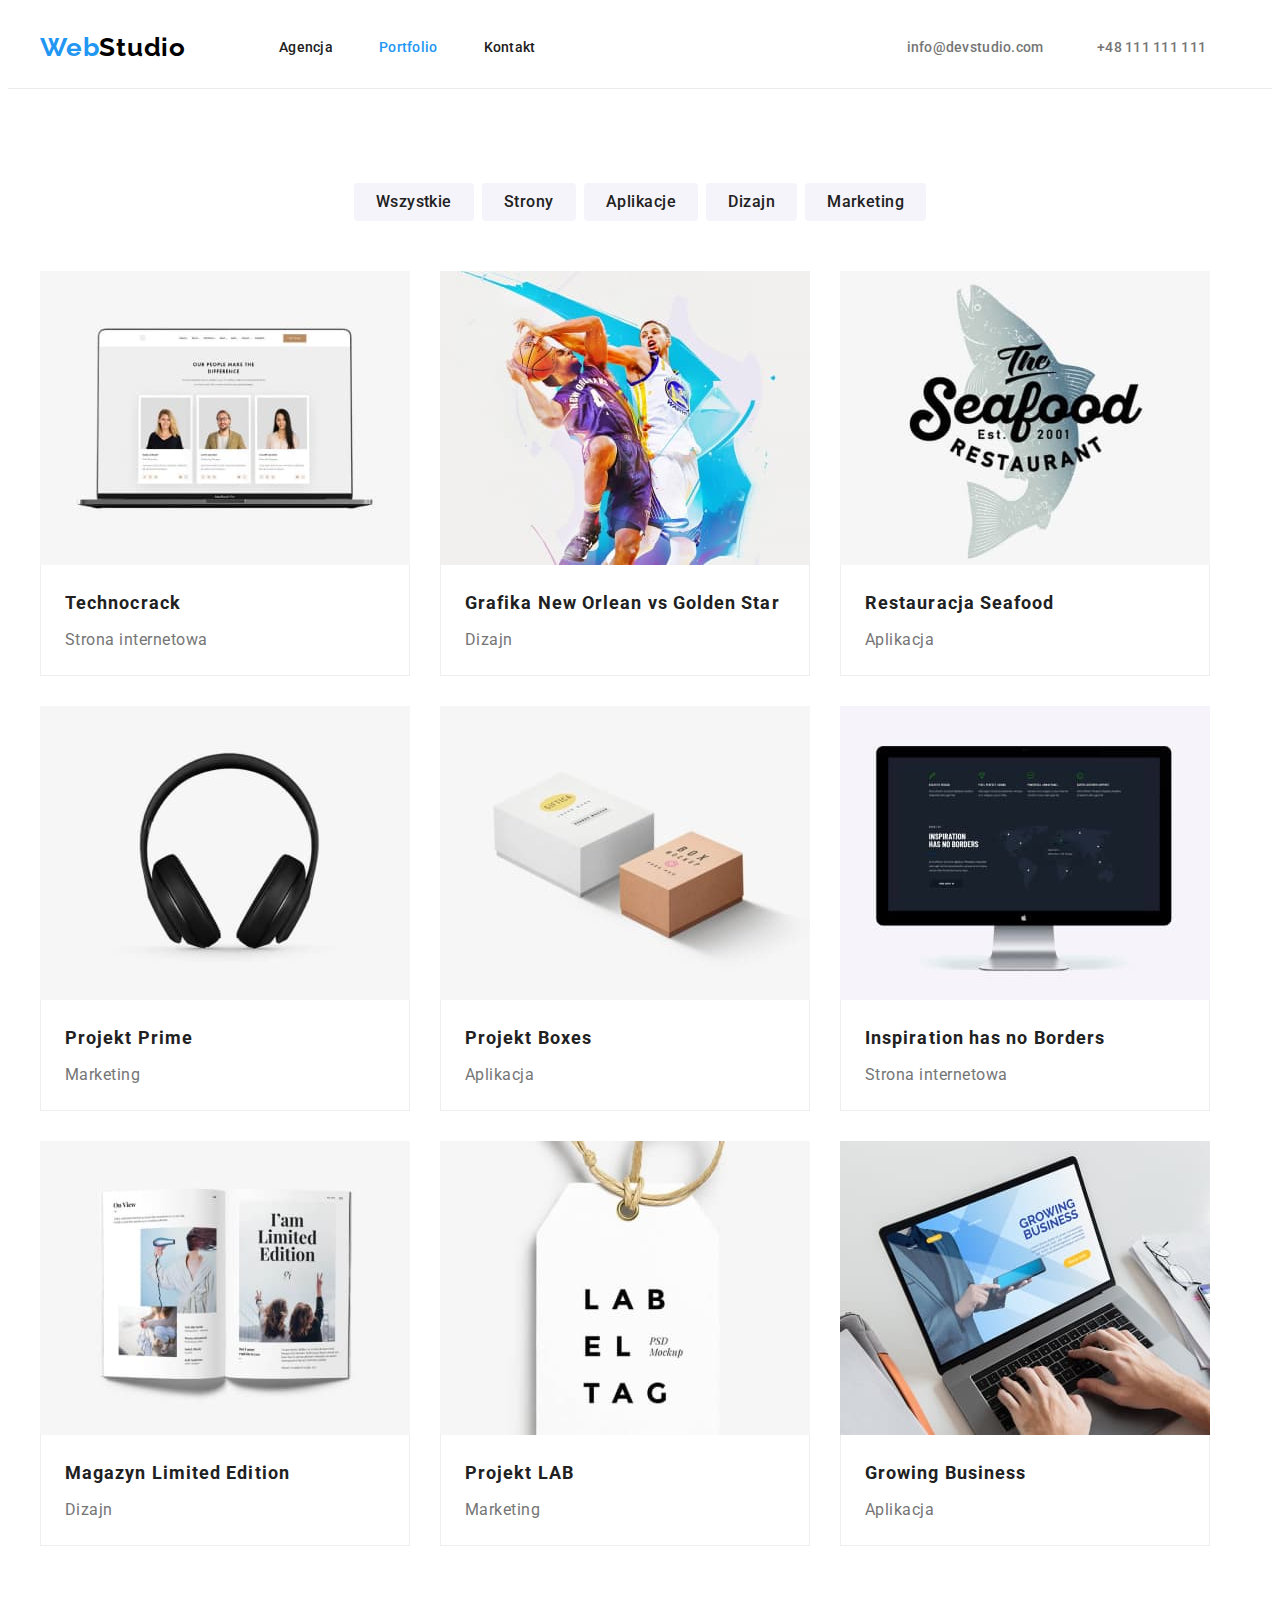
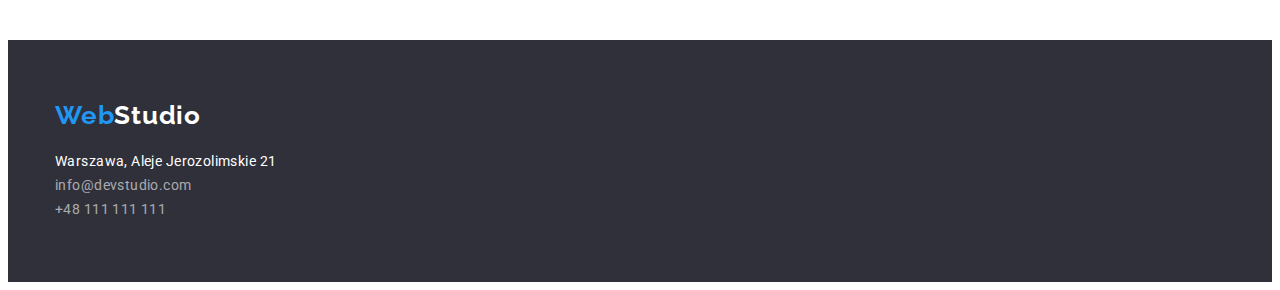
==== commit a32c9731: "hw3 corrections" ====
--- a/portfolio.html
+++ b/portfolio.html
@@ -23,14 +23,14 @@
     <link rel="stylesheet" href="css/style.css" />
   </head>
   <body>
-    <header class="header-border">
-      <div class="container">
+    <header>
+      <div class="container header-container">
         <a class="logo" href="index.html"
           ><span class="logo-part1">Web</span
           ><span class="logo-part2">Studio</span></a
         >
         <nav>
-          <ul class="list list-nav">
+          <ul class="list">
             <li class="list-item-nav">
               <a class="navi-link" href="./index.html">Agencja</a>
             </li>
@@ -45,10 +45,12 @@
           </ul>
         </nav>
         <div class="header-contacts">
-          <a class="h-cont-item" href="mailto:info@devstudio.com"
+          <a class="header-contact-item" href="mailto:info@devstudio.com"
             >info@devstudio.com</a
           >
-          <a class="h-cont-item" href="tel:+48111111111">+48 111 111 111</a>
+          <a class="header-contact-item" href="tel:+48111111111"
+            >+48 111 111 111</a
+          >
         </div>
       </div>
     </header>
@@ -63,7 +65,7 @@
             <li><button type="button">Dizajn</button></li>
             <li><button type="button">Marketing</button></li>
           </ul>
-          <ul class="list product">
+          <ul class="list product-list">
             <li>
               <img
                 src="images/technocrack.jpg"
@@ -179,7 +181,7 @@
     </main>
     <footer>
       <div class="container">
-        <span class="footer-box">
+        <span class="footer-container">
           <a class="logo" href="index.html"
             ><span class="logo-part1">Web</span
             ><span class="logo-part2">Studio</span></a
--- a/css/style.css
+++ b/css/style.css
@@ -1,3 +1,4 @@
+/*general declaration*/
 :root {
   --base-text-color: #212121;
   --light-text-color: #757575;
@@ -14,6 +15,156 @@
   font-size: 14px;
   letter-spacing: 0.03em;
 }
+/*markup reset*/
+h1,
+h2,
+h3,
+h4,
+h5,
+h6,
+p {
+  margin: 0;
+}
+img {
+  display: block;
+  max-width: 100%;
+  height: auto;
+}
+ul,
+ol {
+  list-style: none;
+  padding-left: 0;
+  margin: 0;
+}
+a {
+  text-decoration: none;
+}
+address {
+  font-style: normal;
+}
+button {
+  display: block;
+  cursor: pointer;
+  border: none;
+  border-radius: 4px;
+}
+/*auxiliary classes-content restriction*/
+.section {
+  padding-top: 94px;
+  padding-bottom: 94px;
+}
+.container {
+  width: 1200px;
+  margin: 0 auto;
+  padding: 0 15px;
+}
+.list {
+  display: flex;
+}
+.section-header {
+  font-size: 36px;
+  line-height: 1.17;
+  letter-spacing: 0.03em;
+  margin: 0px 0px 50px 0px;
+}
+/*navigation styles*/
+.header-container {
+  display: flex;
+  align-items: center;
+  padding: 24px 0px 25px 0px;
+}
+.logo {
+  font-family: "Raleway";
+  font-size: 26px;
+  font-weight: 700;
+  line-height: 1.174;
+  letter-spacing: 0.03em;
+  text-decoration: none;
+}
+.logo-part1 {
+  color: var(--my-blue);
+}
+.logo-part2 {
+  color: var(--just-black);
+  margin-right: 0px;
+}
+nav {
+  margin-left: 93px;
+}
+.list-item-nav:not(:first-child) {
+  margin-left: 46px;
+}
+.navi-link {
+  font-size: 14px;
+  font-weight: 500;
+  line-height: 1.17;
+  text-decoration: none;
+  color: var(--base-text-color);
+  letter-spacing: 0.02em;
+}
+.navi-link:hover,
+.navi-link:focus {
+  color: var(--my-blue);
+}
+.current-link {
+  color: var(--my-blue);
+}
+.header-contacts {
+  margin-left: 371px;
+}
+.header-contact-item:nth-child(2) {
+  margin-left: 50px;
+}
+.header-contacts a {
+  font-size: 14px;
+  font-weight: 500;
+  line-height: 1.17;
+  text-decoration: none;
+  color: var(--light-text-color);
+  letter-spacing: 0.02em;
+}
+.header-contacts :hover,
+.header-contacts :focus,
+.footer-contact:hover,
+.footer-contact:focus {
+  color: var(--my-blue);
+}
+header {
+  border-bottom: solid 1px #ececec;
+}
+/*main header*/
+.main-head-background {
+  background-color: var(--dark-back);
+  padding: 200px 0;
+  text-align: center;
+}
+.main-header {
+  font-size: 44px;
+  font-weight: 900;
+  line-height: 1.36;
+  letter-spacing: 0.06em;
+  color: var(--just-white);
+  text-align: center;
+  margin: 0 auto;
+  width: 696px;
+}
+.button-order {
+  min-width: 200px;
+  background-color: var(--my-blue);
+  box-shadow: 0px 4px 4px rgba(0, 0, 0, 0.15);
+  font-size: 16px;
+  font-weight: 700;
+  letter-spacing: 0.06em;
+  color: var(--just-white);
+  cursor: pointer;
+  font-family: inherit;
+  line-height: 1.88;
+  margin-top: 30px;
+  margin-right: auto;
+  margin-left: auto;
+  padding: 10px 42px;
+}
+/*advantages section */
 .visually-hidden {
   position: absolute;
   width: 1px;
@@ -26,64 +177,47 @@
   clip: rect(0 0 0 0);
   overflow: hidden;
 }
-.container {
-  display: flex;
-  width: 1170px;
-  flex-grow: 0;
-  height: auto;
+.list-advantage {
+  display: flex;
+  gap: 30px;
+  justify-content: center;
   margin-left: auto;
   margin-right: auto;
 }
-.section {
-  margin: 0 auto;
-  padding-bottom: 94px;
-}
-.main-head-background {
-  display: flex;
-  background-color: var(--dark-back);
-}
-header {
-  display: flex;
-  margin-left: auto;
-  margin-right: auto;
-}
-.header-border {
-  border-bottom: solid 1px #ececec;
-}
-footer {
-  margin-left: auto;
-  margin-right: auto;
-  background-color: var(--dark-back);
-}
-.list {
-  list-style: none;
-  display: flex;
+.advantage {
+  font-size: 14px;
+  line-height: 1.14;
+  margin-top: 0px;
+  margin-bottom: 10px;
+}
+.adv-delail {
+  font-size: 14px;
+  line-height: 1.71;
+  color: var(--light-text-color);
+  margin-top: 0px;
+  margin-bottom: 0px;
+}
+/*profile section */
+.profile {
+  display: flex;
+  flex-direction: column;
+  align-items: center;
+  margin-top: -94px;
+}
+.list-profile {
+  display: flex;
+  gap: 30px;
+  justify-content: center;
   padding: 0px;
-  margin: 0px;
-}
-.list-nav {
-  padding: 32px 0px 32px 0px;
-  margin: 0px 0px 0px 93px;
-}
-.list-item-nav:not(:first-child) {
-  padding-left: 43px;
-}
-.profile {
+}
+/*team section */
+.team-section-background {
+  background-color: var(--light-back);
+}
+.team {
   display: flex;
   flex-direction: column;
   align-items: center;
-}
-.list-profile {
-  display: flex;
-  gap: 30px;
-  justify-content: center;
-  padding: 0px;
-}
-.team {
-  display: flex;
-  flex-direction: column;
-  align-items: center;
-  padding-top: 94px;
   background-color: #f5f4fa;
 }
 .list-team {
@@ -106,215 +240,35 @@
   margin-bottom: 30px;
   text-align: center;
 }
+.employee-name {
+  font-size: 16px;
+  font-weight: 500;
+  line-height: 1.19;
+  letter-spacing: 0.03em;
+  margin: 0px 0px 0px 0px;
+}
+.employee-position {
+  font-size: 16px;
+  line-height: 1.19;
+  letter-spacing: 0.03em;
+  color: var(--light-text-color);
+  margin-bottom: 0px;
+  margin-top: 10px;
+}
+/*product tab section*/
+.product-tab {
+  display: flex;
+  flex-direction: column;
+  justify-content: center;
+}
 .filter-button {
   display: flex;
   justify-content: center;
-  padding-top: 94px;
   padding-bottom: 50px;
   padding-left: 0px;
   padding-right: 0px;
   margin: 0px;
   gap: 8px;
-}
-.product-tab {
-  display: flex;
-  flex-direction: column;
-}
-.product {
-  display: flex;
-  flex-wrap: wrap;
-  gap: 30px;
-  padding: 0px;
-  margin: 0px;
-}
-.product li {
-  background-color: #ffffff;
-}
-.product img {
-  display: block;
-}
-.product div {
-  padding-top: 20px;
-  padding-bottom: 20px;
-  border-left: solid 1px #eeeeee;
-  border-right: solid 1px #eeeeee;
-  border-bottom: solid 1px #eeeeee;
-}
-.footer-box {
-  display: flex;
-  flex-direction: column;
-  width: 1170px;
-  margin: auto;
-  background-color: var(--dark-back);
-  padding-top: 60px;
-}
-.list-footer {
-  display: flex;
-  flex-direction: column;
-  align-items: flex-start;
-  padding-bottom: 60px;
-}
-.logo {
-  font-family: "Raleway";
-  font-size: 26px;
-  font-weight: 700;
-  line-height: 1.38;
-  letter-spacing: 0.03em;
-  text-decoration: none;
-  padding: 24px 0px 25px 0px;
-}
-.logo-part1 {
-  color: var(--my-blue);
-}
-.logo-part2 {
-  color: var(--just-black);
-  margin-right: 0px;
-}
-footer .logo {
-  padding: 0px 0px 0px 0px;
-  margin-bottom: 20px;
-}
-footer .logo-part2 {
-  color: var(--just-white);
-}
-.navi-link {
-  font-size: 14px;
-  font-weight: 500;
-  line-height: 1.17;
-  text-decoration: none;
-  color: var(--base-text-color);
-  letter-spacing: 0.02em;
-}
-.navi-link:hover,
-.navi-link:focus {
-  color: var(--my-blue);
-}
-.current-link {
-  color: var(--my-blue);
-}
-.header-contacts {
-  margin-left: 371px;
-  padding: 32px 0px 32px 0px;
-}
-.h-cont-item:nth-child(2) {
-  margin-left: 50px;
-}
-.header-contacts a {
-  font-size: 14px;
-  font-weight: 500;
-  line-height: 1.17;
-  text-decoration: none;
-  color: var(--light-text-color);
-  letter-spacing: 0.02em;
-}
-.header-contacts :hover,
-.header-contacts :focus,
-.footer-contact:hover,
-.footer-contact:focus {
-  color: var(--my-blue);
-}
-
-.main-header-box {
-  display: flex;
-  flex-direction: column;
-  align-items: center;
-  justify-content: center;
-  padding-top: 200px;
-  padding-bottom: 200px;
-  width: 1170px;
-}
-.main-head-background {
-  background-color: var(--dark-back);
-}
-.main-header {
-  font-size: 44px;
-  font-weight: 900;
-  line-height: 1.36;
-  letter-spacing: 0.06em;
-  color: var(--just-white);
-  text-align: center;
-  margin: 0px;
-}
-.main-header p {
-  margin: 0px;
-}
-
-.button-order {
-  width: 200px;
-  height: 50px;
-  background-color: var(--my-blue);
-  border-color: var(--my-blue);
-  border-radius: 4px;
-  box-shadow: 0px 4px 4px rgba(0, 0, 0, 0.15);
-  font-size: 16px;
-  font-weight: 700;
-  letter-spacing: 0.06em;
-  color: var(--just-white);
-  cursor: pointer;
-  font-family: inherit;
-  line-height: 1.88;
-  margin-top: 30px;
-}
-.section-header {
-  font-size: 36px;
-  line-height: 1.17;
-  letter-spacing: 0.03em;
-  margin: 0px 0px 50px 0px;
-}
-
-.list-advantage {
-  display: flex;
-  width: 1170px;
-  gap: 30px;
-  justify-content: center;
-  margin-left: auto;
-  margin-right: auto;
-}
-.advantage {
-  font-size: 14px;
-  line-height: 1.14;
-  margin-top: 0px;
-  margin-bottom: 10px;
-}
-.adv-delail {
-  font-size: 14px;
-  line-height: 1.71;
-  color: var(--light-text-color);
-  margin-top: 0px;
-  margin-bottom: 0px;
-}
-.team-section-background {
-  background-color: var(--light-back);
-}
-.employee-name {
-  font-size: 16px;
-  font-weight: 500;
-  line-height: 1.19;
-  letter-spacing: 0.03em;
-  margin: 0px 0px 0px 0px;
-}
-.employee-position {
-  font-size: 16px;
-  line-height: 1.19;
-  letter-spacing: 0.03em;
-  color: var(--light-text-color);
-  margin-bottom: 0px;
-  margin-top: 10px;
-}
-.footer-contact {
-  font-size: 14px;
-  font-weight: 400;
-  line-height: 1.71;
-  font-style: normal;
-  text-decoration: none;
-  color: var(--just-white);
-}
-.footer-mail,
-.footer-phone {
-  color: rgba(255, 255, 255, 0.6);
-}
-.filter-button {
-  display: flex;
 }
 .filter-button button {
   font-size: 16px;
@@ -327,6 +281,7 @@
   font-family: inherit;
   letter-spacing: 0.03em;
   line-height: 1.63;
+  padding: 6px 22px;
 }
 .filter-button button:hover,
 .filter-button button:focus {
@@ -352,3 +307,59 @@
   margin-bottom: 0px;
   padding: 0px 24px 0px 24px;
 }
+.product-list {
+  display: flex;
+  flex-wrap: wrap;
+  gap: 30px;
+  padding: 0px;
+  margin: 0px;
+}
+.product-list img {
+  display: block;
+}
+.product-list div {
+  padding-top: 20px;
+  padding-bottom: 20px;
+  border-left: solid 1px #eeeeee;
+  border-right: solid 1px #eeeeee;
+  border-bottom: solid 1px #eeeeee;
+}
+/*footer section*/
+footer {
+  margin-left: auto;
+  margin-right: auto;
+  background-color: var(--dark-back);
+}
+.footer-container {
+  display: flex;
+  flex-direction: column;
+  width: 1170px;
+  margin: auto;
+  background-color: var(--dark-back);
+  padding-top: 60px;
+  padding-bottom: 60px;
+}
+footer .logo {
+  padding: 0px 0px 0px 0px;
+  margin-bottom: 20px;
+}
+footer .logo-part2 {
+  color: var(--just-white);
+}
+.list-footer {
+  display: flex;
+  flex-direction: column;
+  align-items: flex-start;
+}
+.footer-contact {
+  font-size: 14px;
+  font-weight: 400;
+  line-height: 1.71;
+  font-style: normal;
+  text-decoration: none;
+  color: var(--just-white);
+}
+.footer-mail,
+.footer-phone {
+  color: rgba(255, 255, 255, 0.6);
+}
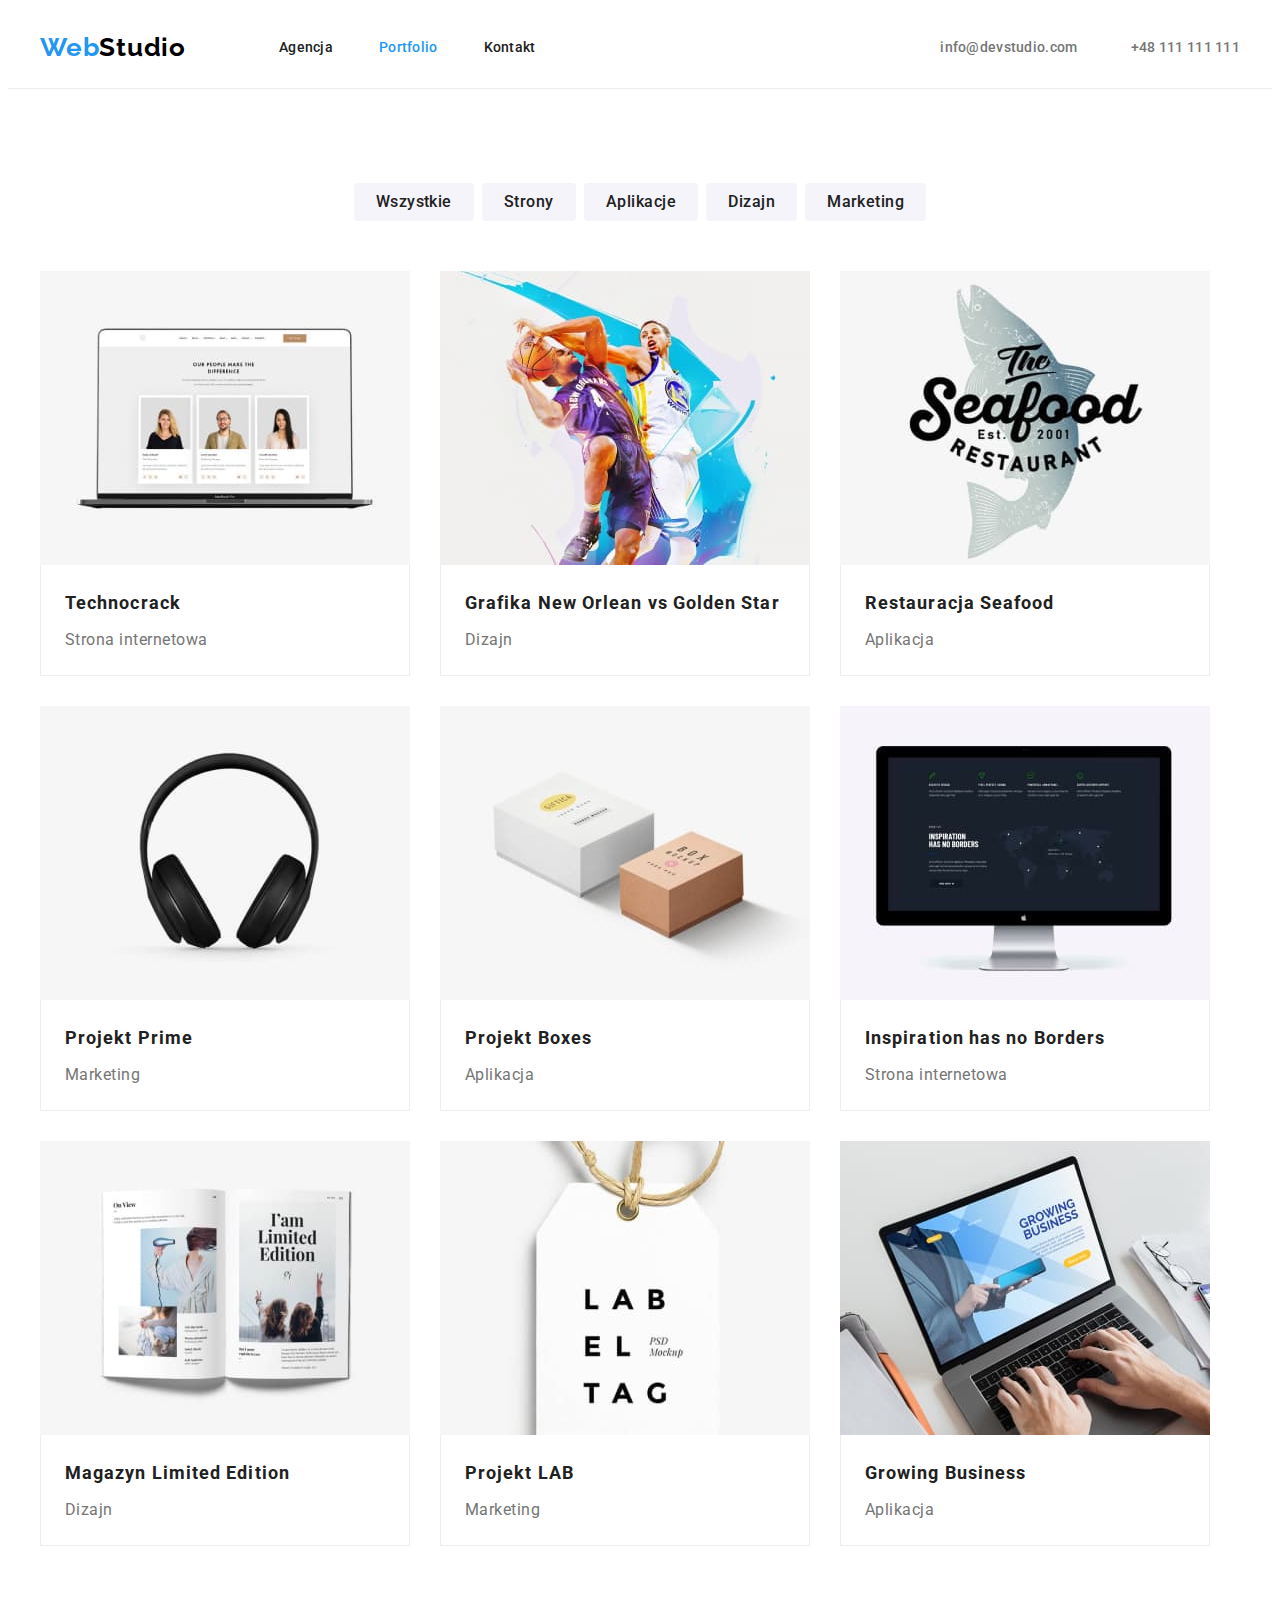
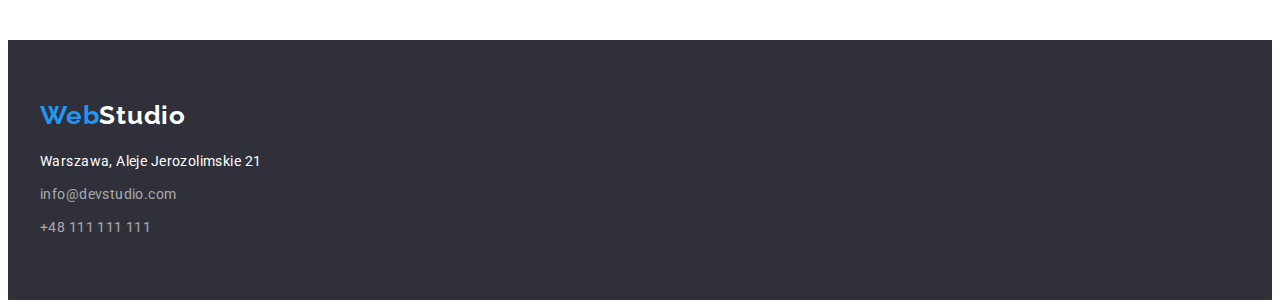
==== commit 8ed683c0: "2nd corretion" ====
--- a/portfolio.html
+++ b/portfolio.html
@@ -180,39 +180,37 @@
       </section>
     </main>
     <footer>
-      <div class="container">
-        <span class="footer-container">
-          <a class="logo" href="index.html"
-            ><span class="logo-part1">Web</span
-            ><span class="logo-part2">Studio</span></a
-          >
-          <address>
-            <ul class="list list-footer">
-              <li>
-                <a
-                  class="footer-contact"
-                  href="https://goo.gl/maps/LJF1vLMHz5jr4Uy99"
-                  target="blank"
-                  rel="noopener nofollow"
-                >
-                  Warszawa, Aleje Jerozolimskie 21</a
-                >
-              </li>
-              <li>
-                <a
-                  class="footer-contact footer-mail"
-                  href="mailto:info@devstudio.com"
-                  >info@devstudio.com</a
-                >
-              </li>
-              <li>
-                <a class="footer-contact footer-phone" href="tel:+48111111111"
-                  >+48 111 111 111</a
-                >
-              </li>
-            </ul>
-          </address>
-        </span>
+      <div class="container footer-container">
+        <a class="logo" href="index.html"
+          ><span class="logo-part1">Web</span
+          ><span class="logo-part2">Studio</span></a
+        >
+        <address>
+          <ul class="list list-footer">
+            <li>
+              <a
+                class="footer-contact"
+                href="https://goo.gl/maps/LJF1vLMHz5jr4Uy99"
+                target="blank"
+                rel="noopener nofollow"
+              >
+                Warszawa, Aleje Jerozolimskie 21</a
+              >
+            </li>
+            <li>
+              <a
+                class="footer-contact footer-mail"
+                href="mailto:info@devstudio.com"
+                >info@devstudio.com</a
+              >
+            </li>
+            <li>
+              <a class="footer-contact footer-phone" href="tel:+48111111111"
+                >+48 111 111 111</a
+              >
+            </li>
+          </ul>
+        </address>
       </div>
     </footer>
   </body>
--- a/css/style.css
+++ b/css/style.css
@@ -41,6 +41,7 @@
 }
 address {
   font-style: normal;
+  margin-top: 20px;
 }
 button {
   display: block;
@@ -53,6 +54,7 @@
   padding-top: 94px;
   padding-bottom: 94px;
 }
+
 .container {
   width: 1200px;
   margin: 0 auto;
@@ -66,12 +68,12 @@
   line-height: 1.17;
   letter-spacing: 0.03em;
   margin: 0px 0px 50px 0px;
+  text-align: center;
 }
 /*navigation styles*/
 .header-container {
   display: flex;
   align-items: center;
-  padding: 24px 0px 25px 0px;
 }
 .logo {
   font-family: "Raleway";
@@ -110,7 +112,7 @@
   color: var(--my-blue);
 }
 .header-contacts {
-  margin-left: 371px;
+  margin-left: auto;
 }
 .header-contact-item:nth-child(2) {
   margin-left: 50px;
@@ -131,6 +133,7 @@
 }
 header {
   border-bottom: solid 1px #ececec;
+  padding: 24px 0px 25px 0px;
 }
 /*main header*/
 .main-head-background {
@@ -199,10 +202,7 @@
 }
 /*profile section */
 .profile {
-  display: flex;
-  flex-direction: column;
-  align-items: center;
-  margin-top: -94px;
+  padding-top: 0px;
 }
 .list-profile {
   display: flex;
@@ -215,9 +215,6 @@
   background-color: var(--light-back);
 }
 .team {
-  display: flex;
-  flex-direction: column;
-  align-items: center;
   background-color: #f5f4fa;
 }
 .list-team {
@@ -236,9 +233,8 @@
   display: block;
 }
 .list-team div {
-  margin-top: 30px;
-  margin-bottom: 30px;
   text-align: center;
+  padding: 30px 0;
 }
 .employee-name {
   font-size: 16px;
@@ -257,17 +253,13 @@
 }
 /*product tab section*/
 .product-tab {
-  display: flex;
   flex-direction: column;
   justify-content: center;
 }
 .filter-button {
   display: flex;
   justify-content: center;
-  padding-bottom: 50px;
-  padding-left: 0px;
-  padding-right: 0px;
-  margin: 0px;
+  margin-bottom: 50px;
   gap: 8px;
 }
 .filter-button button {
@@ -296,7 +288,6 @@
   letter-spacing: 0.06em;
   margin-top: 0px;
   margin-bottom: 4px;
-  padding: 0px 24px 0px 24px;
 }
 .prod-type {
   font-size: 16px;
@@ -305,39 +296,25 @@
   color: var(--light-text-color);
   margin-top: 0px;
   margin-bottom: 0px;
-  padding: 0px 24px 0px 24px;
 }
 .product-list {
   display: flex;
   flex-wrap: wrap;
   gap: 30px;
-  padding: 0px;
-  margin: 0px;
 }
 .product-list img {
   display: block;
 }
 .product-list div {
-  padding-top: 20px;
-  padding-bottom: 20px;
+  padding: 20px 24px;
   border-left: solid 1px #eeeeee;
   border-right: solid 1px #eeeeee;
   border-bottom: solid 1px #eeeeee;
 }
 /*footer section*/
 footer {
-  margin-left: auto;
-  margin-right: auto;
   background-color: var(--dark-back);
-}
-.footer-container {
-  display: flex;
-  flex-direction: column;
-  width: 1170px;
-  margin: auto;
-  background-color: var(--dark-back);
-  padding-top: 60px;
-  padding-bottom: 60px;
+  padding: 60px 0;
 }
 footer .logo {
   padding: 0px 0px 0px 0px;
@@ -347,9 +324,12 @@
   color: var(--just-white);
 }
 .list-footer {
-  display: flex;
+  /* display: flex; */
   flex-direction: column;
   align-items: flex-start;
+}
+.list-footer li:not(:last-child) {
+  margin-bottom: 9px;
 }
 .footer-contact {
   font-size: 14px;
